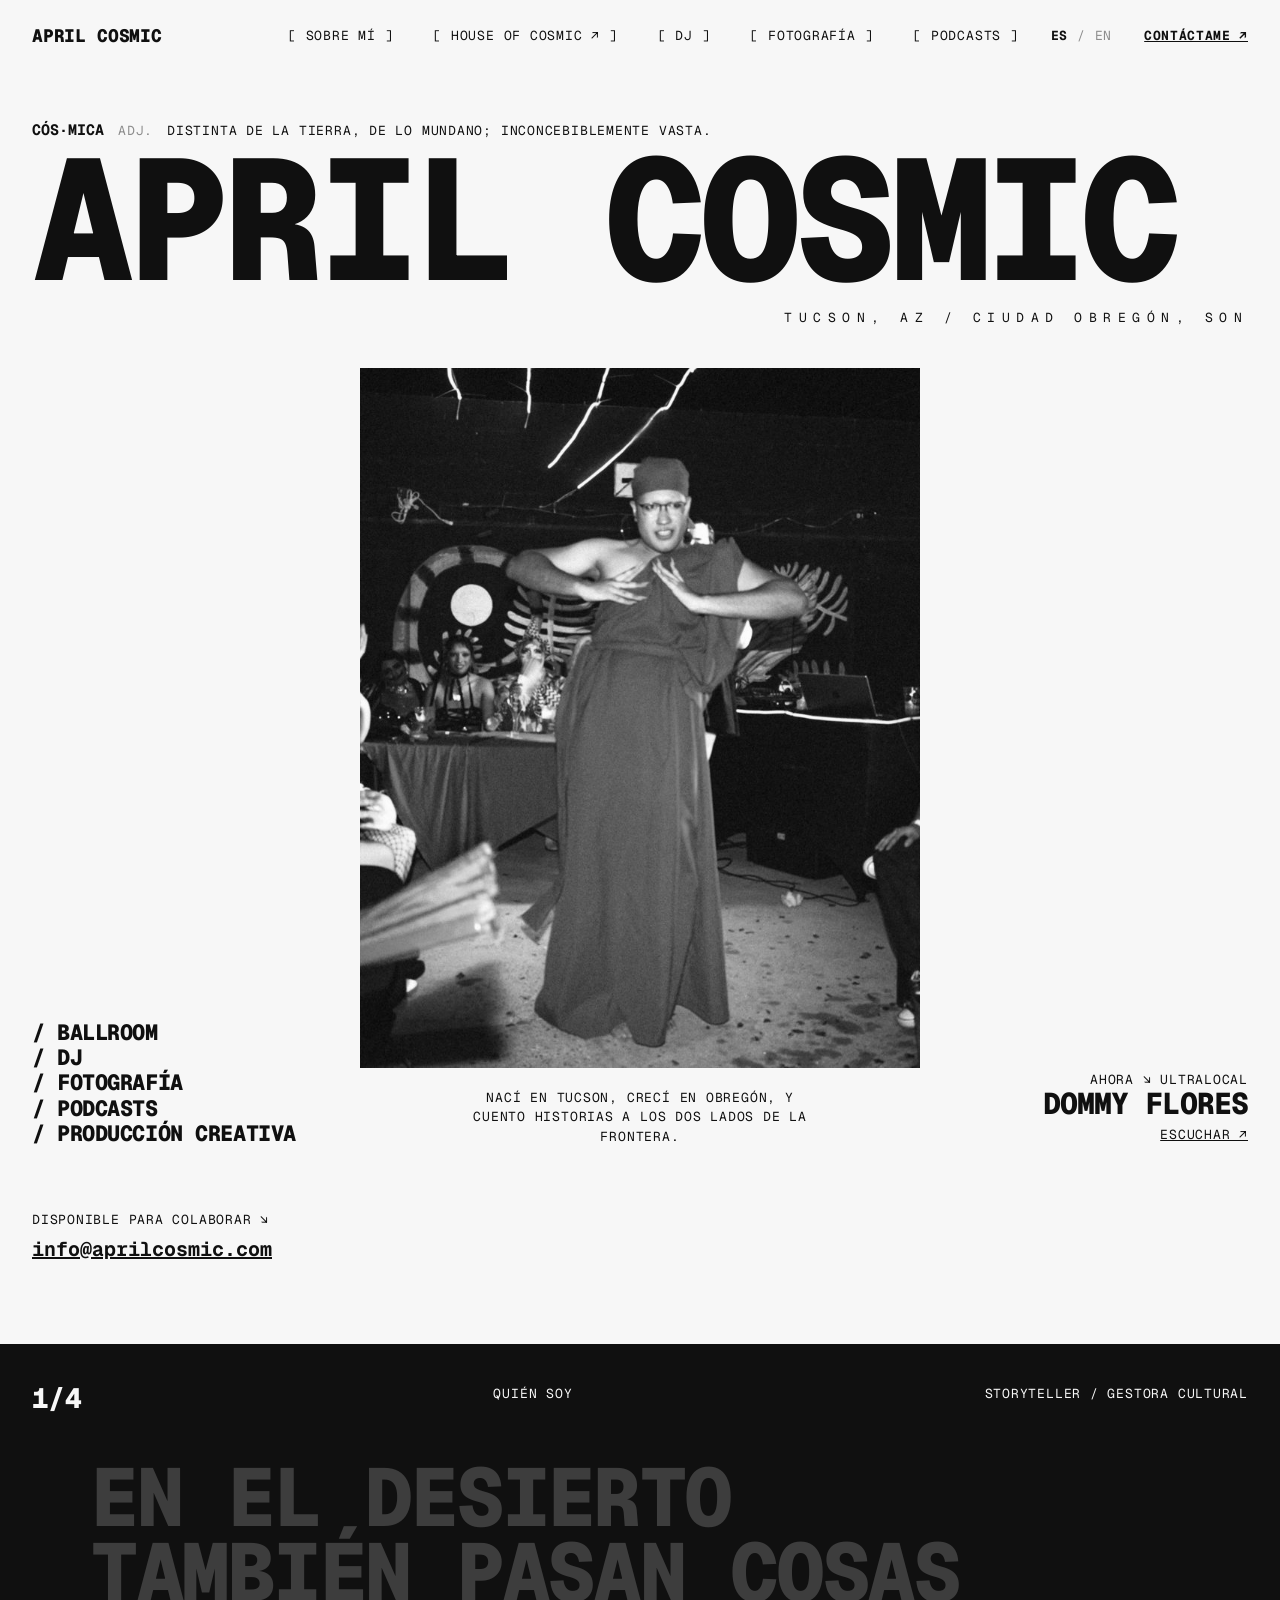
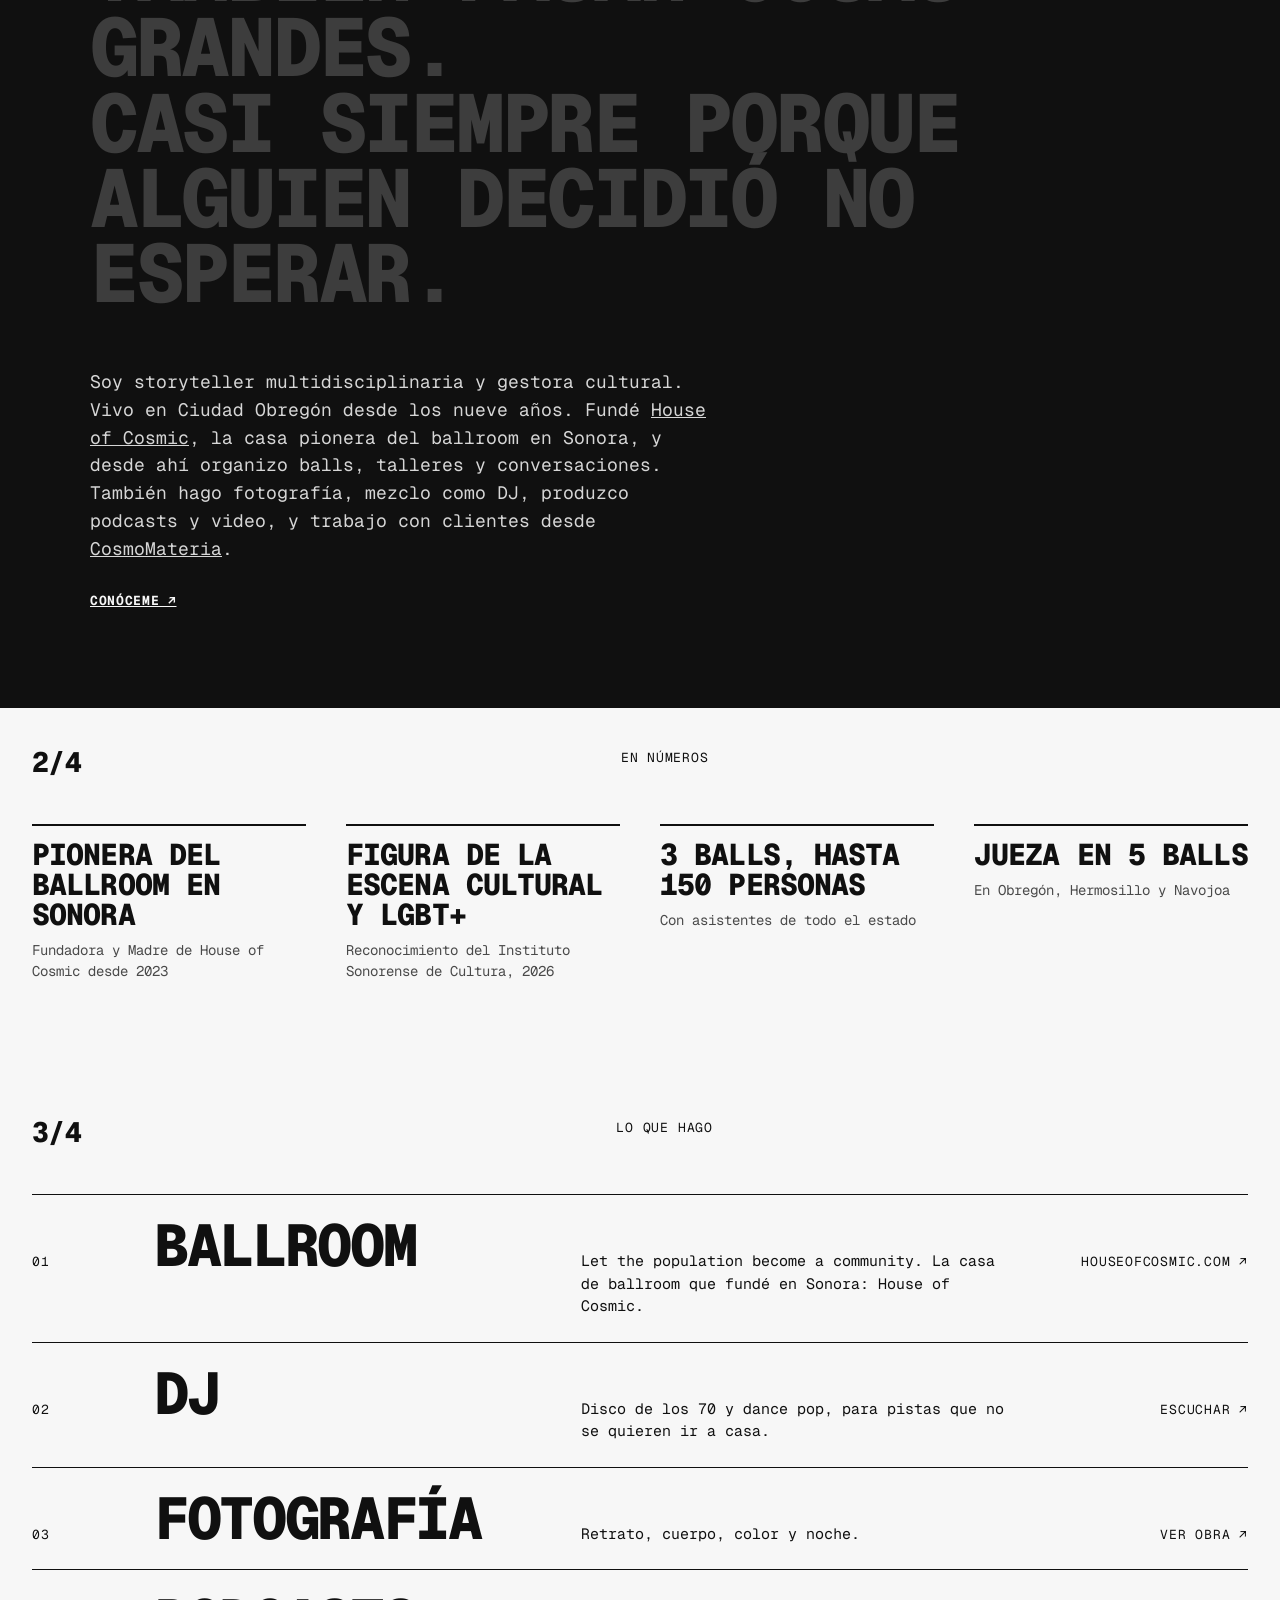
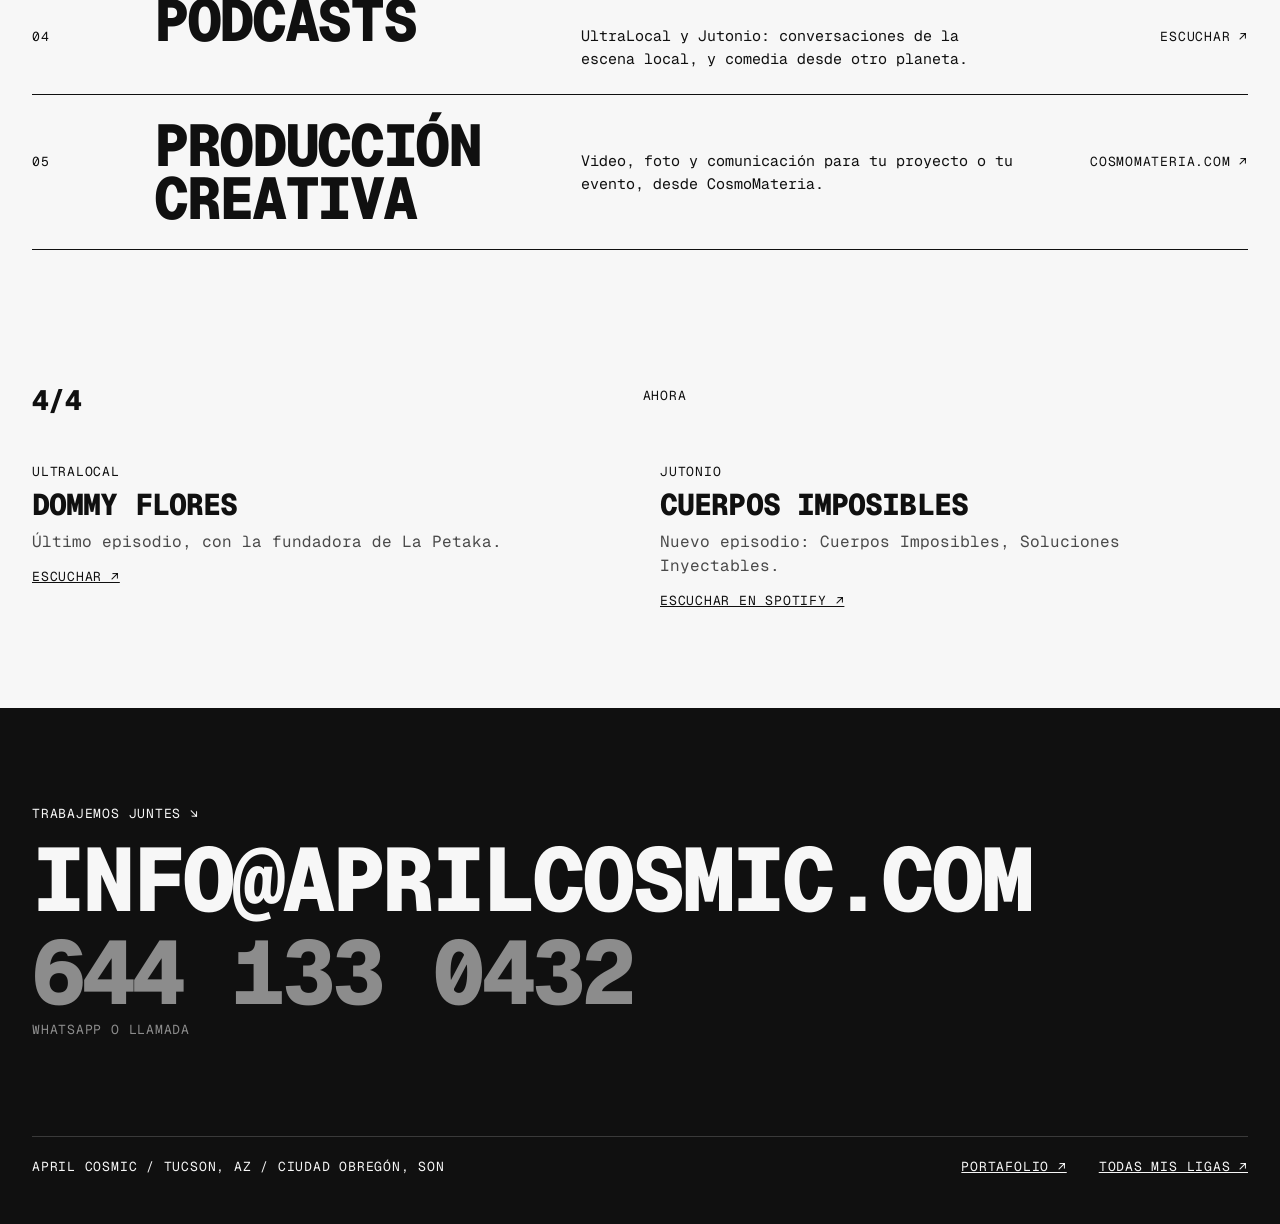
==== index.html @ d6d0b118 "Cambios 1" ====
<!doctype html>
<html lang="es">
<head>
<meta charset="utf-8">
<meta name="viewport" content="width=device-width, initial-scale=1">
<title>April Cosmic</title>
<meta name="description" content="Storyteller multidisciplinaria y gestora cultural entre Tucson y Ciudad Obregón. Ballroom, DJ, fotografía, podcasts y producción creativa.">
<link rel="canonical" href="https://aprilcosmic.com/">
<link rel="alternate" hreflang="es" href="https://aprilcosmic.com/">
<link rel="alternate" hreflang="en" href="https://aprilcosmic.com/en/">
<link rel="alternate" hreflang="x-default" href="https://aprilcosmic.com/">
<meta property="og:title" content="April Cosmic">
<meta property="og:description" content="Storyteller multidisciplinaria y gestora cultural entre Tucson y Ciudad Obregón. Ballroom, DJ, fotografía, podcasts y producción creativa.">
<meta property="og:image" content="https://aprilcosmic.com/assets/img/retrato.jpg">
<meta property="og:locale" content="es_MX">
<meta name="theme-color" content="#F7F7F7">
<link rel="icon" href="/assets/icon/favicon.svg" type="image/svg+xml">
<link rel="icon" href="/assets/icon/favicon-32.png" sizes="32x32" type="image/png">
<link rel="apple-touch-icon" href="/assets/icon/apple-touch-icon.png">
<link rel="preload" href="assets/fonts/GeistMono-Variable.woff2" as="font" type="font/woff2" crossorigin>
<link rel="stylesheet" href="assets/css/style.css">
</head>
<body data-base="">
<header class="cabecera">
<div class="barra">
<a class="logo" href="index.html">April Cosmic</a>
<nav class="menu mini" aria-label="Principal">
<a href="sobre-mi.html">[ Sobre mí ]</a>
<a href="https://houseofcosmic.com" target="_blank" rel="noopener">[ House of Cosmic ↗ ]</a>
<a href="dj.html">[ DJ ]</a>
<a href="fotografia.html">[ Fotografía ]</a>
<a href="podcasts.html">[ Podcasts ]</a>
</nav>
<a class="idioma mini" href="en/index.html" hreflang="en" lang="en" data-idioma="en" aria-label="View in English"><span class="actual">ES</span> / EN</a>
<a class="liga" href="contacto.html">Contáctame ↗</a>
</div>
</header>
<main>

<section class="portada">
<div class="definicion revelar"><b>Cós·mica</b><span class="mini gris">adj.</span><span class="mini">Distinta de la tierra, de lo mundano; inconcebiblemente vasta.</span></div>
<h1 class="gigante"><span class="linea-mascara"><span>April Cosmic</span></span></h1>
<p class="espaciado ubicacion revelar" data-retraso="2">Tucson, AZ / Ciudad Obregón, SON</p>
<div class="hero-grid">
<div class="lista-oficios revelar" data-retraso="1">
<p>/ Ballroom</p><p>/ DJ</p><p>/ Fotografía</p><p>/ Podcasts</p><p>/ Producción creativa</p>
</div>
<div>
<div class="foto vertical cortina"><img src="assets/img/retrato.jpg" alt="April Cosmic en un ball de House of Cosmic, con vestido rojo, frente al público y los jueces" width="1400" height="934"></div>
<p class="mini pie-foto revelar">Nací en Tucson, crecí en Obregón, y cuento historias a los dos lados de la frontera.</p>
</div>
<div class="ahora-hero revelar" data-retraso="2" id="ahora-destacado"></div>
</div>
<div class="colabora revelar">
<p class="mini" style="margin-bottom:4px">Disponible para colaborar ↘</p>
<a href="mailto:info@aprilcosmic.com">info@aprilcosmic.com</a>
</div>
</section>

<section class="seccion oscura">
<div class="contador mini revelar"><span class="num">1/4</span><span>Quién soy</span><span>Storyteller / Gestora cultural</span></div>
<div class="manifiesto">
<p class="grande" data-encender>En el desierto<br><span data-tenue>también pasan cosas grandes.</span><br>Casi siempre porque alguien decidió no esperar.</p>
<p class="intro-texto revelar">Soy storyteller multidisciplinaria y gestora cultural. Vivo en Ciudad Obregón desde los nueve años. Fundé <a href="https://houseofcosmic.com" target="_blank" rel="noopener">House of Cosmic</a>, la casa pionera del ballroom en Sonora, y desde ahí organizo balls, talleres y conversaciones. También hago fotografía, mezclo como DJ, produzco podcasts y video, y trabajo con clientes desde <a href="https://cosmomateria.com" target="_blank" rel="noopener">CosmoMateria</a>.</p>
<a class="liga revelar" style="display:inline-block;margin-top:28px" href="sobre-mi.html">Conóceme ↗</a>
</div>
</section>

<section class="seccion">
<div class="contador mini revelar"><span class="num">2/4</span><span>En números</span><span></span></div>
<div class="cuadricula">
<div class="cifra revelar"><p class="dato">Pionera del ballroom en Sonora</p><p class="gris-texto">Fundadora y Madre de House of Cosmic desde 2023</p></div>
<div class="cifra revelar" data-retraso="1"><p class="dato">Figura de la escena cultural y LGBT+</p><p class="gris-texto">Reconocimiento del Instituto Sonorense de Cultura, 2026</p></div>
<div class="cifra revelar" data-retraso="2"><p class="dato">3 balls, hasta 150 personas</p><p class="gris-texto">Con asistentes de todo el estado</p></div>
<div class="cifra revelar" data-retraso="3"><p class="dato">Jueza en 5 balls</p><p class="gris-texto">En Obregón, Hermosillo y Navojoa</p></div>
</div>
</section>

<section class="seccion">
<div class="contador mini revelar"><span class="num">3/4</span><span>Lo que hago</span><span></span></div>
<div>
<a class="fila revelar" href="https://houseofcosmic.com" target="_blank" rel="noopener"><span class="mini">01</span><p class="titulo-fila">Ballroom</p><p>Let the population become a community. La casa de ballroom que fundé en Sonora: House of Cosmic.</p><span class="ir mini">houseofcosmic.com ↗</span></a>
<a class="fila revelar" href="dj.html"><span class="mini">02</span><p class="titulo-fila">DJ</p><p>Disco de los 70 y dance pop, para pistas que no se quieren ir a casa.</p><span class="ir mini">Escuchar ↗</span></a>
<a class="fila revelar" href="fotografia.html"><span class="mini">03</span><p class="titulo-fila">Fotografía</p><p>Retrato, cuerpo, color y noche.</p><span class="ir mini">Ver obra ↗</span></a>
<a class="fila revelar" href="podcasts.html"><span class="mini">04</span><p class="titulo-fila">Podcasts</p><p>UltraLocal y Jutonio: conversaciones de la escena local, y comedia desde otro planeta.</p><span class="ir mini">Escuchar ↗</span></a>
<a class="fila revelar" href="https://cosmomateria.com" target="_blank" rel="noopener"><span class="mini">05</span><p class="titulo-fila">Producción creativa</p><p>Video, foto y comunicación para tu proyecto o tu evento, desde CosmoMateria.</p><span class="ir mini">cosmomateria.com ↗</span></a>
</div>
</section>

<section class="seccion">
<div class="contador mini revelar"><span class="num">4/4</span><span>Ahora</span><span></span></div>
<div class="cuadricula" id="ahora-lista"></div>
</section>

<section class="seccion oscura cierre">
<p class="mini revelar" style="margin-bottom:16px">Trabajemos juntes ↘</p>
<div data-lineas><a class="enorme-liga mayus" href="mailto:info@aprilcosmic.com"><span class="linea-mascara"><span>info@aprilcosmic.com</span></span></a></div>
<div data-lineas><a class="enorme-liga gris" style="margin-top:12px" href="https://wa.me/526441330432" target="_blank" rel="noopener"><span class="linea-mascara"><span>644 133 0432</span></span></a></div>
<p class="mini gris revelar" style="margin-top:8px">WhatsApp o llamada</p>
<div class="pie mini">
<span>April Cosmic / Tucson, AZ / Ciudad Obregón, SON</span>
<a class="mini" href="https://www.behance.net/gallery/130241717/April-Cosmic-Portafolio" target="_blank" rel="noopener">Portafolio ↗</a>
<a class="mini" href="https://linktr.ee/aprilcosmic" target="_blank" rel="noopener">Todas mis ligas ↗</a>
</div>
</section>
</main>
<script src="assets/js/ahora.js"></script>
<script src="assets/js/main.js" defer></script>
</body>
</html>
---- assets/css/style.css ----
/* ==========================================================
   AprilCosmic.com
   Tipografía: Geist Mono (Vercel, licencia SIL OFL 1.1)
   ========================================================== */

@font-face { font-family: "Geist Mono"; src: url("../fonts/GeistMono-Variable.woff2") format("woff2"); font-weight: 100 900; font-style: normal; font-display: swap; }

:root {
  --claro: #F7F7F7;
  --tinta: #101010;
  --gris: #8C8C8C;
  --gris-texto: #4A4A4A;
  --gris-claro: #B5B5B5;
  --linea-oscura: #3A3A3A;
  --linea-clara: #D0D0D0;
  --pad: 32px;
  --ease: cubic-bezier(.2, .7, .1, 1);
}

* { box-sizing: border-box; }
html { -webkit-text-size-adjust: 100%; }
body {
  margin: 0;
  background: var(--claro);
  color: var(--tinta);
  font-family: "Geist Mono", ui-monospace, Menlo, monospace;
  font-size: 16px;
  line-height: 1.5;
  -webkit-font-smoothing: antialiased;
}
body.oscuro { background: var(--tinta); color: var(--claro); }
img { max-width: 100%; display: block; }
a { color: inherit; }
a:hover { color: var(--gris); }
p { margin: 0; }
:focus-visible { outline: 2px solid currentColor; outline-offset: 4px; }

/* ---------- utilidades de texto ---------- */
.mini { font-size: 13px; text-transform: uppercase; letter-spacing: .06em; }
.espaciado { font-size: 13px; text-transform: uppercase; letter-spacing: .5em; }
.liga { font-size: 13px; font-weight: 700; text-transform: uppercase; letter-spacing: .05em; }
.gris { color: var(--gris); }
.gris-texto { color: var(--gris-texto); }
.oscura .gris-texto, .oscura .suave { color: var(--gris-claro); }
.mayus { text-transform: uppercase; }

.gigante {
  font-weight: 800;
  font-size: clamp(64px, 13.4vw, 210px);
  line-height: .82;
  letter-spacing: -.045em;
  text-transform: uppercase;
  margin: 0;
}
.grande {
  font-weight: 800;
  font-size: clamp(40px, 6.4vw, 96px);
  line-height: .92;
  letter-spacing: -.04em;
  text-transform: uppercase;
}
.media {
  font-weight: 800;
  font-size: clamp(26px, 3.2vw, 46px);
  line-height: .98;
  letter-spacing: -.035em;
  text-transform: uppercase;
}
.titulo-fila {
  font-weight: 800;
  font-size: clamp(36px, 4.6vw, 64px);
  line-height: .9;
  letter-spacing: -.04em;
  text-transform: uppercase;
}
.dato {
  font-weight: 800;
  font-size: 30px;
  line-height: 1;
  letter-spacing: -.03em;
  text-transform: uppercase;
}

/* ---------- encabezado ---------- */
.cabecera {
  position: sticky; top: 0; z-index: 20;
  background: rgba(247, 247, 247, .9);
  backdrop-filter: blur(8px);
  -webkit-backdrop-filter: blur(8px);
  transition: transform .45s var(--ease);
}
body.oscuro .cabecera { background: rgba(16, 16, 16, .9); }
.cabecera.oculta { transform: translateY(-100%); }
.cabecera .barra {
  padding: 22px var(--pad);
  display: flex; flex-wrap: wrap; align-items: center; gap: 12px 32px;
}
.logo { font-weight: 800; font-size: 18px; text-transform: uppercase; letter-spacing: -.01em; text-decoration: none; margin-right: auto; }
.menu { display: flex; flex-wrap: wrap; gap: 8px 40px; }
.menu a { text-decoration: none; position: relative; }
.menu a::after {
  content: ""; position: absolute; left: 0; right: 0; bottom: -4px; height: 1px;
  background: currentColor; transform: scaleX(0); transform-origin: right;
  transition: transform .4s var(--ease);
}
.menu a:hover::after, .menu a[aria-current="page"]::after { transform: scaleX(1); transform-origin: left; }
.menu a[aria-current="page"] { font-weight: 700; }
.idioma { text-decoration: none; white-space: nowrap; }
.idioma, .idioma:visited { color: var(--gris); }
.idioma .actual { color: var(--tinta); font-weight: 700; }
.oscuro .idioma .actual { color: var(--claro); }
.idioma:hover { color: var(--tinta); }
.oscuro .idioma:hover { color: var(--claro); }
@media (max-width: 900px) { .menu { order: 3; width: 100%; gap: 8px 22px; } }

/* ---------- secciones ---------- */
.seccion { padding: 40px var(--pad) 96px; }
.seccion.oscura { background: var(--tinta); color: var(--claro); }
.seccion.oscura a:hover { color: var(--gris); }
.portada { padding: 48px var(--pad) 80px; }
.contador {
  display: flex; justify-content: space-between; gap: 16px;
  margin: 0 0 48px;
}
.contador .num { font-weight: 800; font-size: 28px; letter-spacing: -.02em; line-height: 1; }

/* ---------- inicio ---------- */
.definicion { display: flex; flex-wrap: wrap; align-items: baseline; gap: 6px 14px; margin: 0 0 8px; }
.definicion b { font-weight: 700; font-size: 15px; text-transform: uppercase; }
.ubicacion { text-align: right; margin: 18px 0 40px; }
.hero-grid { display: grid; grid-template-columns: 1fr minmax(0, 560px) 1fr; gap: 24px; align-items: end; }
.lista-oficios p { font-weight: 800; font-size: 22px; line-height: 1.15; text-transform: uppercase; letter-spacing: -.02em; }
.foto {
  position: relative; overflow: hidden; background: #E4E4E4;
}
.foto img {
  width: 100%; height: 100%; object-fit: cover; object-position: 50% 35%;
  filter: grayscale(1);
  transition: filter .8s var(--ease), transform 1.2s var(--ease);
}
.foto:hover img { filter: grayscale(0); transform: scale(1.03); }
.foto.vertical { aspect-ratio: 4 / 5; }
.pie-foto { text-align: center; max-width: 44ch; margin: 20px auto 0; }
.ahora-hero { text-align: right; }
.colabora { margin-top: 64px; }
.colabora a { font-weight: 700; font-size: 20px; }
@media (max-width: 900px) {
  .hero-grid { grid-template-columns: minmax(0, 1fr); }
  .ahora-hero { text-align: left; }
  .ubicacion { text-align: left; letter-spacing: .25em; }
}

.manifiesto { max-width: 1100px; margin: 0 auto; }
.manifiesto .palabra { color: #3D3D3D; transition: color .5s var(--ease); }
.manifiesto .palabra.encendida { color: var(--claro); }
.manifiesto .palabra.encendida.tenue { color: var(--gris); }
.intro-texto { font-size: 18px; line-height: 1.55; max-width: 56ch; margin: 56px 0 0; color: #D6D6D6; }

.cuadricula { display: grid; grid-template-columns: repeat(auto-fit, minmax(240px, 1fr)); gap: 48px 40px; }
.cifra { border-top: 2px solid currentColor; padding-top: 14px; }
.cifra .dato { margin: 0 0 10px; }
.cifra p:last-child { font-size: 14px; }

.fila {
  display: grid; grid-template-columns: 90px minmax(0, 1fr) minmax(0, 1.1fr) 200px;
  gap: 8px 32px; align-items: baseline;
  padding: 24px 0; border-top: 1px solid var(--tinta);
  text-decoration: none;
  position: relative;
}
.fila:last-child { border-bottom: 1px solid var(--tinta); }
.fila .titulo-fila { transition: transform .5s var(--ease); }
.fila:hover .titulo-fila { transform: translateX(16px); }
.fila .ir { justify-self: end; }
.fila p:not(.titulo-fila) { font-size: 15px; }
@media (max-width: 900px) {
  .fila { grid-template-columns: minmax(0, 1fr); }
  .fila .ir { justify-self: start; }
}

.cierre { padding: 96px var(--pad) 48px; }
.enorme-liga {
  display: block; font-weight: 800;
  font-size: clamp(34px, 7vw, 110px); line-height: .9; letter-spacing: -.045em;
  text-decoration: none; word-break: break-word;
}
.enorme-liga.mayus { text-transform: uppercase; }
.pie {
  display: flex; flex-wrap: wrap; gap: 12px 32px;
  border-top: 1px solid var(--linea-oscura); padding-top: 20px; margin-top: 96px;
}
.pie span { margin-right: auto; }

/* ---------- sobre mí ---------- */
.dos { display: grid; grid-template-columns: minmax(0, 5fr) minmax(0, 7fr); gap: 56px; align-items: start; }
.fija { position: sticky; top: 96px; }
.ensayo { font-size: 19px; line-height: 1.6; }
.ensayo p { max-width: 60ch; margin: 0 0 1em; }
.ensayo .media { margin: 0 0 40px; max-width: none; }
.entrada { display: grid; grid-template-columns: 110px minmax(0, 1fr); gap: 6px 32px; padding: 28px 0; border-top: 1px solid var(--tinta); }
.entrada:last-child { border-bottom: 1px solid var(--tinta); }
.entrada .anio { font-weight: 800; font-size: 28px; line-height: 1; letter-spacing: -.03em; }
.entrada .proyecto { font-weight: 800; font-size: clamp(32px, 4vw, 56px); line-height: .9; letter-spacing: -.04em; text-transform: uppercase; margin: 0 0 10px; }
.entrada .rol { margin: 0 0 12px; }
.entrada p:last-child { max-width: 64ch; }
@media (max-width: 900px) {
  .dos, .entrada { grid-template-columns: minmax(0, 1fr); }
  .fija { position: static; }
}

.tabla { overflow-x: auto; }
table { width: 100%; border-collapse: collapse; font-size: 15px; min-width: 560px; }
th { text-align: left; font-weight: 500; font-size: 12px; text-transform: uppercase; letter-spacing: .06em; padding: 10px 16px 10px 0; border-bottom: 1px solid currentColor; }
td { padding: 16px 16px 16px 0; border-bottom: 1px solid var(--linea-clara); vertical-align: top; }
td:first-child { font-weight: 700; text-transform: uppercase; }
th:last-child, td:last-child { text-align: right; padding-right: 0; white-space: nowrap; }
td.pendiente { color: var(--gris); }

.prensa { font-weight: 800; font-size: clamp(24px, 2.8vw, 38px); line-height: 1.08; letter-spacing: -.025em; text-transform: uppercase; max-width: 34ch; margin: 0 0 40px; }

/* ---------- dj ---------- */
.please { font-weight: 800; font-size: clamp(80px, 22vw, 340px); line-height: .8; letter-spacing: -.05em; text-transform: uppercase; margin: 0; }
.estilo { max-width: 22ch; }
.sets { display: grid; grid-template-columns: repeat(auto-fit, minmax(320px, 1fr)); gap: 32px; }
.video { aspect-ratio: 16 / 9; background: var(--tinta); margin-bottom: 16px; position: relative; overflow: hidden; }
.video iframe { position: absolute; inset: 0; width: 100%; height: 100%; border: 0; }
.set-titulo { font-weight: 800; font-size: 40px; line-height: .9; letter-spacing: -.04em; text-transform: uppercase; margin: 0 0 8px; }
.track { display: grid; grid-template-columns: 70px minmax(0, 1fr) minmax(0, .7fr) 140px; gap: 8px 24px; align-items: baseline; padding: 18px 0; border-top: 1px solid var(--linea-oscura); }
.track:last-of-type { border-bottom: 1px solid var(--linea-oscura); }
.track .cancion { font-weight: 800; font-size: clamp(28px, 3.4vw, 48px); line-height: .9; letter-spacing: -.04em; text-transform: uppercase; transition: transform .5s var(--ease); }
.track:first-of-type .cancion { font-size: clamp(40px, 6vw, 88px); line-height: .85; }
.track:hover .cancion { transform: translateX(12px); }
.track .veces { text-align: right; }
@media (max-width: 900px) { .track { grid-template-columns: 44px minmax(0, 1fr); } .track .veces { text-align: left; grid-column: 2; } }

/* ---------- fotografía ---------- */
.galeria-oscura { background: var(--tinta); padding: 10px; }
.galeria { column-count: 4; column-gap: 10px; }
.foto-gal { position: relative; margin: 0 0 10px; break-inside: avoid; background: #1C1C1C; overflow: hidden;
  opacity: 0; transform: translateY(56px); transition: opacity .9s var(--ease) var(--d, 0ms), transform 1.2s var(--ease) var(--d, 0ms); }
.foto-gal::after { content: ""; position: absolute; inset: 0; background: var(--tinta); transform-origin: top; transition: transform 1.1s var(--ease) calc(var(--d, 0ms) + 120ms); }
.foto-gal img { display: block; width: 100%; height: 100%; object-fit: cover; transform: scale(1.18); filter: grayscale(1); transition: transform 1.8s var(--ease) var(--d, 0ms), filter 1.6s ease calc(var(--d, 0ms) + 500ms); }
.foto-gal.visto { opacity: 1; transform: none; }
.foto-gal.visto::after { transform: scaleY(0); }
.foto-gal.visto img { transform: none; filter: none; }
@media (max-width: 1100px) { .galeria { column-count: 3; } }
@media (max-width: 760px) { .galeria { column-count: 2; column-gap: 6px; } .foto-gal { margin-bottom: 6px; } .galeria-oscura { padding: 6px; } }

/* ---------- podcasts ---------- */
.ep { display: grid; grid-template-columns: 60px minmax(0, 1fr); gap: 4px 20px; padding: 16px 0; border-top: 1px solid var(--linea-oscura); }
.ep:last-of-type { border-bottom: 1px solid var(--linea-oscura); }
.ep b { font-weight: 800; font-size: 22px; line-height: 1.05; text-transform: uppercase; letter-spacing: -.02em; display: block; }
.ep span.desc { display: block; margin-top: 4px; color: var(--gris-claro); font-size: 15px; }

.ligas-fila { display: flex; flex-wrap: wrap; gap: 12px 40px; }

/* ==========================================================
   ANIMACIONES
   Todo se apaga si la persona pidió menos movimiento.
   ========================================================== */

/* 1. Titulares: cada línea sube desde detrás de una máscara */
.linea-mascara { display: block; overflow: hidden; padding-bottom: .04em; margin-bottom: -.04em; }
.linea-mascara > span { display: block; transform: translateY(105%); }
.listo .linea-mascara > span,
.visto .linea-mascara > span { transform: none; transition: transform 1.1s var(--ease); }
.linea-mascara:nth-child(2) > span { transition-delay: .08s !important; }
.linea-mascara:nth-child(3) > span { transition-delay: .16s !important; }

/* 2. Bloques que aparecen al entrar en pantalla */
.revelar { opacity: 0; transform: translateY(24px); }
.revelar.visto { opacity: 1; transform: none; transition: opacity .9s var(--ease), transform .9s var(--ease); }
.revelar[data-retraso="1"].visto { transition-delay: .1s; }
.revelar[data-retraso="2"].visto { transition-delay: .2s; }
.revelar[data-retraso="3"].visto { transition-delay: .3s; }

/* 3. Fotos: cortina que se abre de arriba hacia abajo */
.cortina { position: relative; }
.cortina::after {
  content: ""; position: absolute; inset: 0; background: var(--claro);
  transform-origin: bottom; pointer-events: none;
}
.cortina.visto::after { transform: scaleY(0); transition: transform 1.3s var(--ease); }

.fila.revelar, .entrada.revelar, .track.revelar, .ep.revelar { transform: none; }

/* 5. Contadores 1/4 que se cuentan */
.contador .num { font-variant-numeric: tabular-nums; }

/* 6. Transición entre páginas */
body { animation: entrar .6s var(--ease) both; }
body.saliendo { opacity: 0; transition: opacity .35s ease; }
@keyframes entrar { from { opacity: 0; } to { opacity: 1; } }

@media (prefers-reduced-motion: reduce) {
  *, *::before, *::after { animation: none !important; transition: none !important; }
  .linea-mascara > span, .revelar { transform: none !important; opacity: 1 !important; }
  .cortina::after { display: none; }
  .foto-gal, .foto-gal img { opacity: 1 !important; transform: none !important; filter: none !important; }
  .foto-gal::after { display: none; }
  .manifiesto .palabra { color: var(--claro); }
  .manifiesto .palabra.tenue { color: var(--gris); }
}

@media (max-width: 640px) {
  .contador span:last-child { display: none; }
  :root { --pad: 20px; }
}
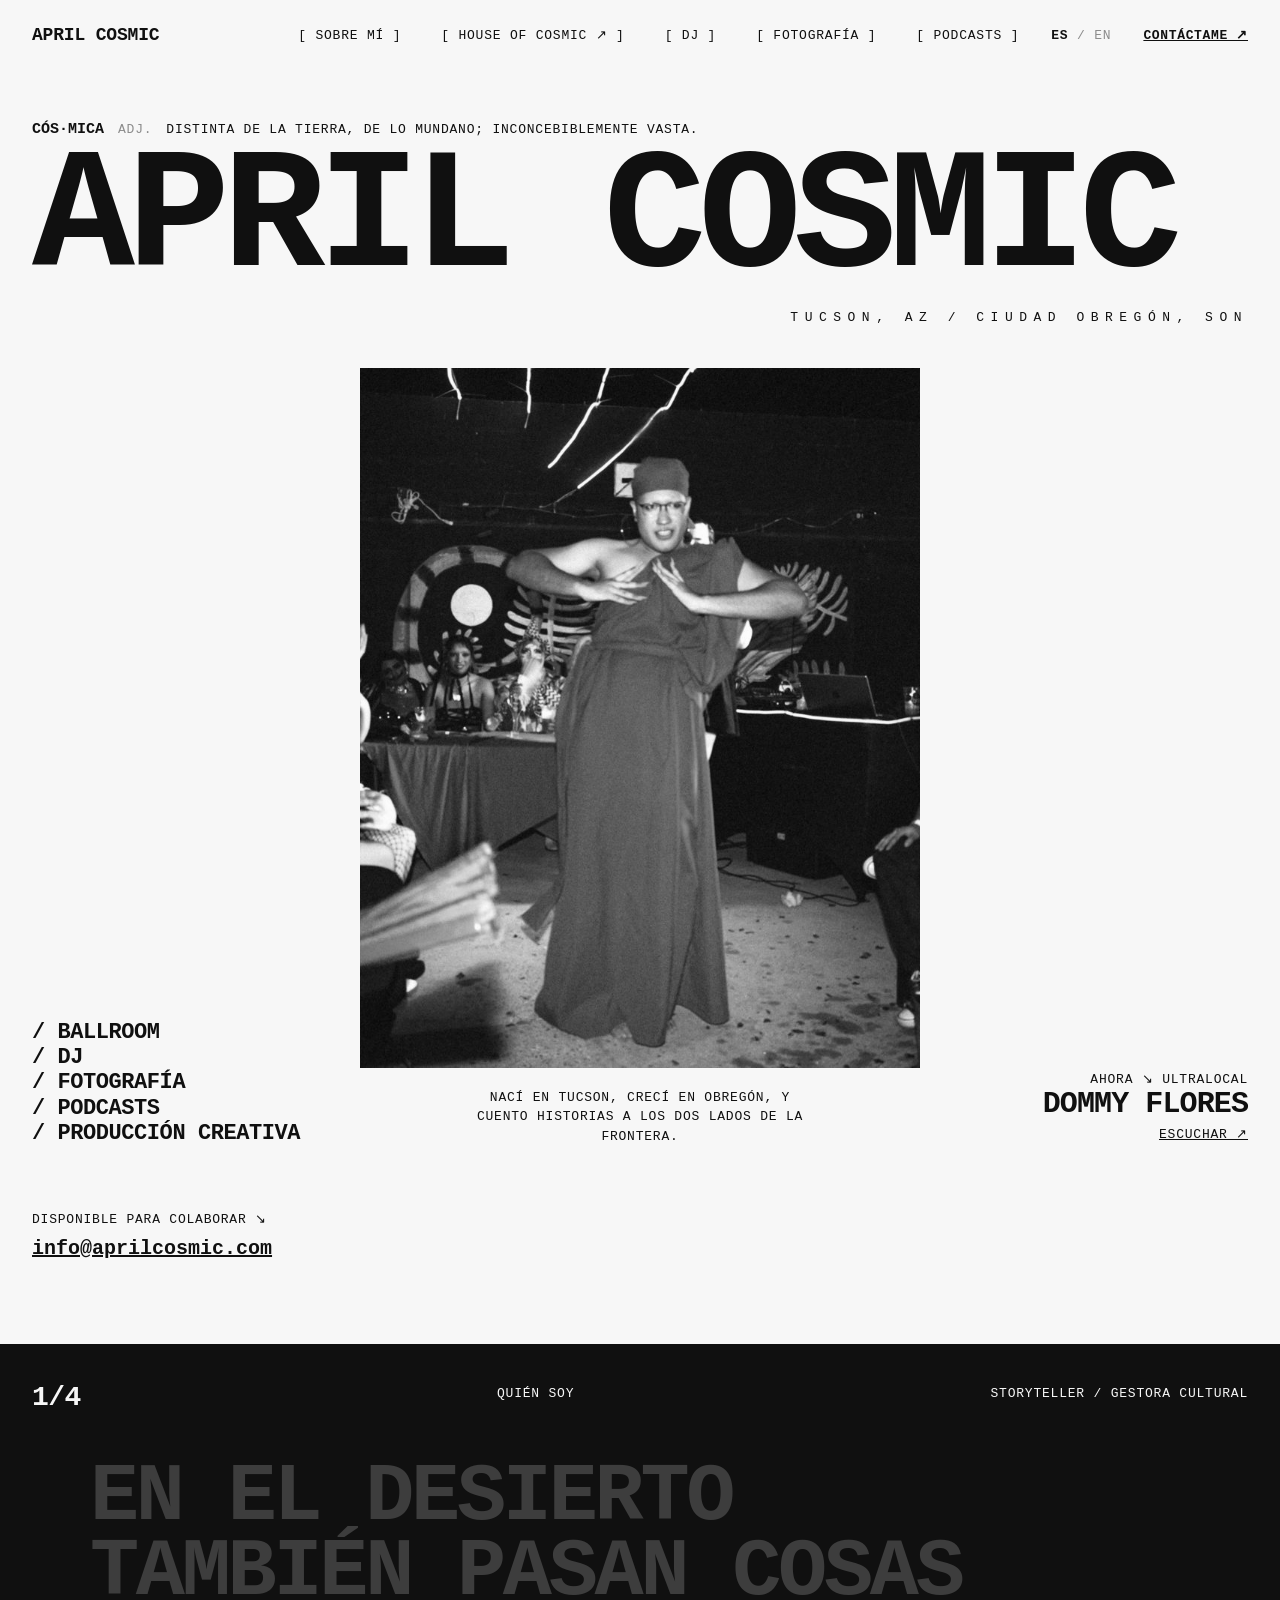
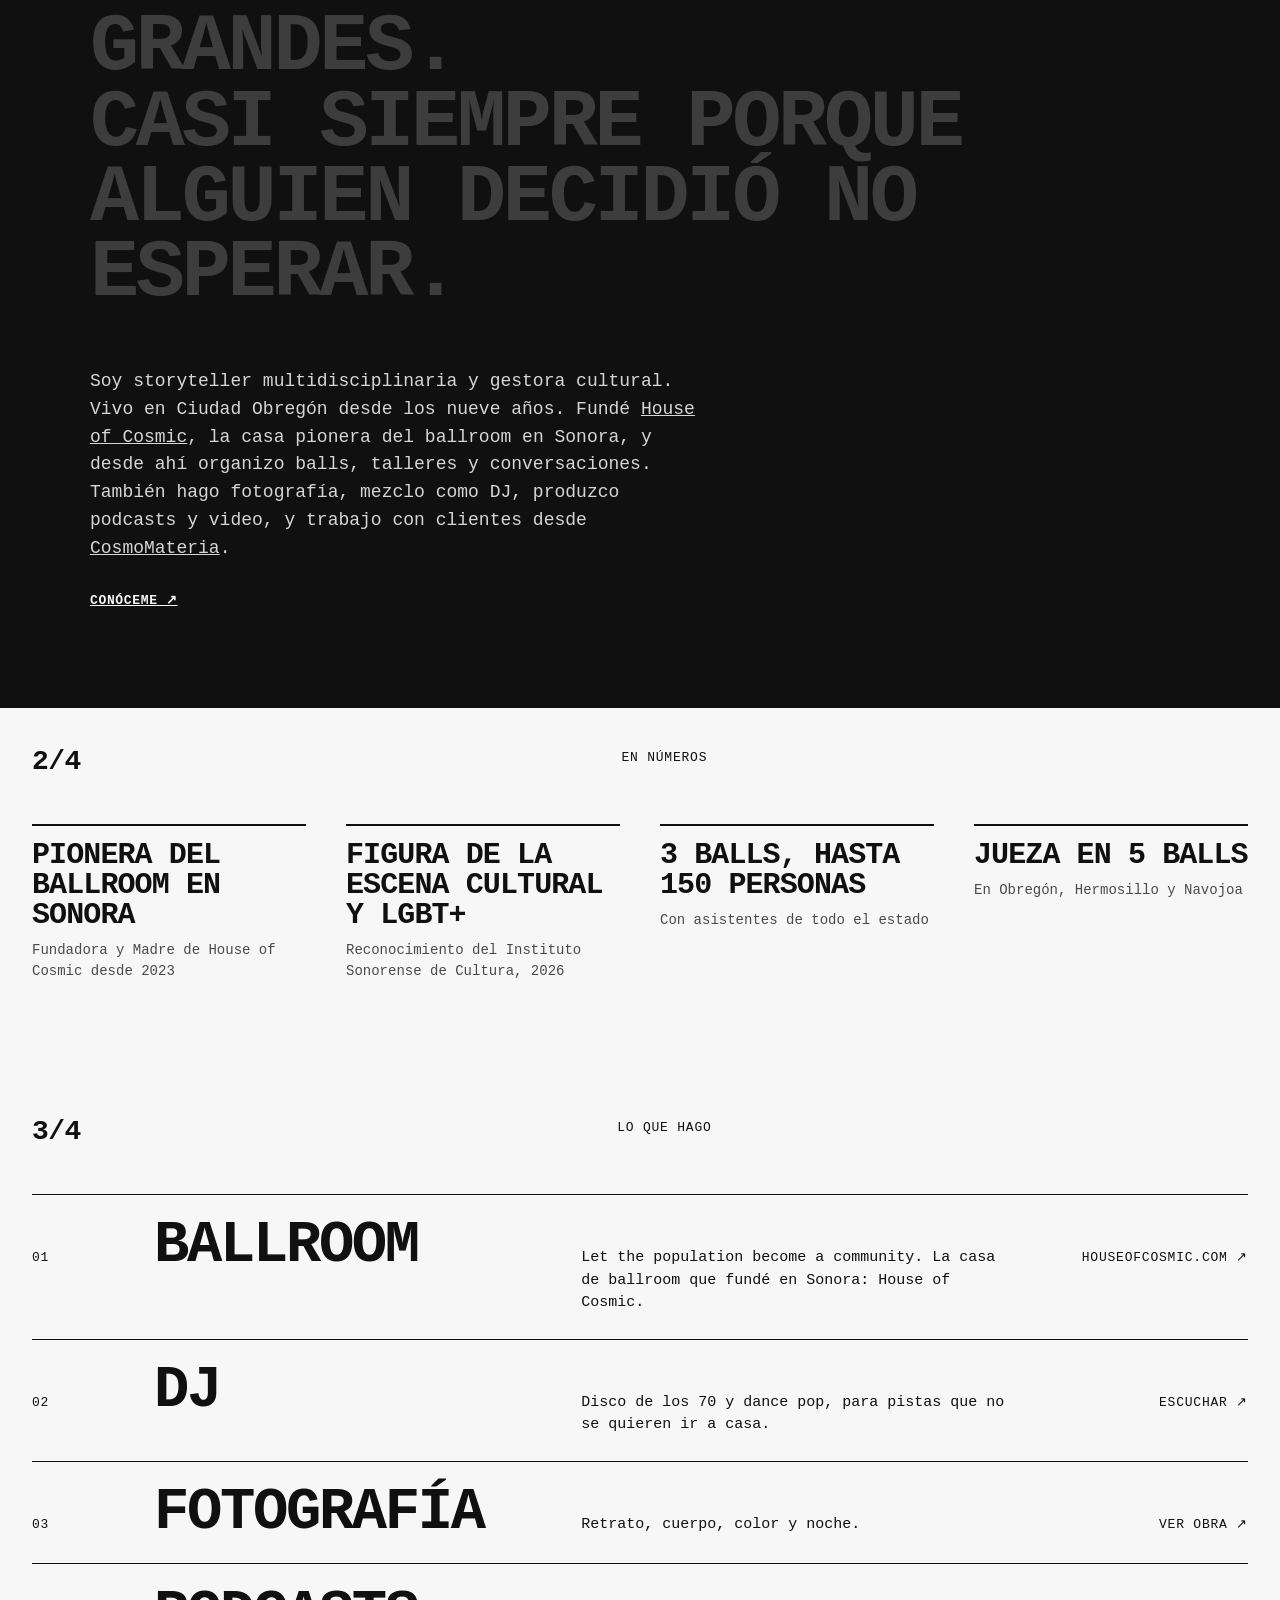
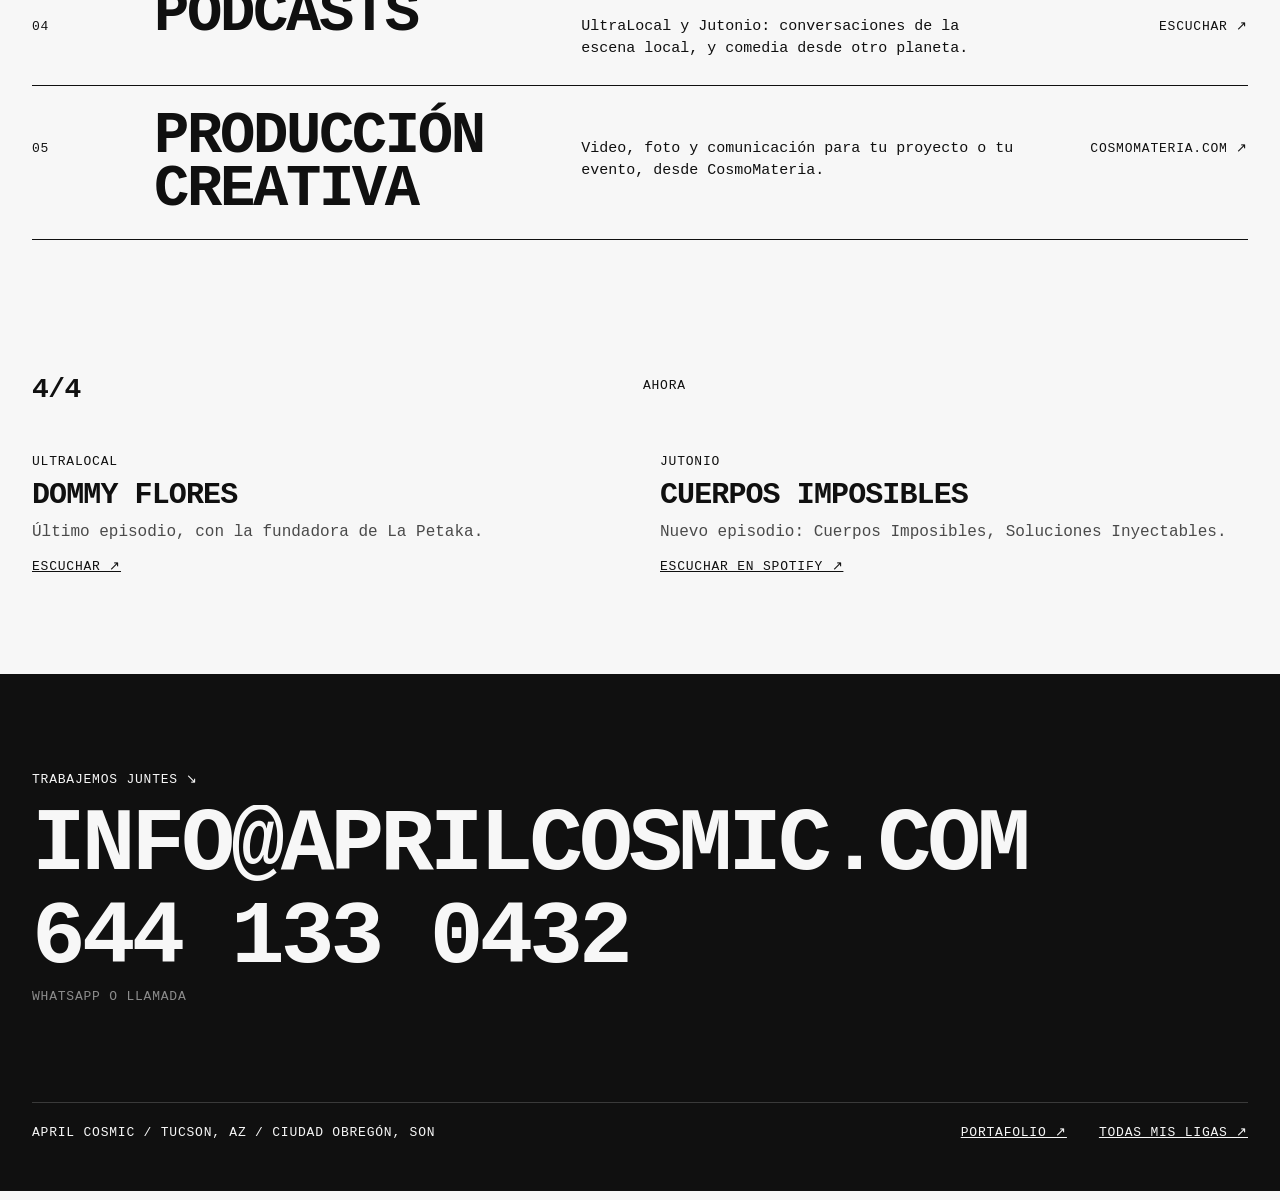
==== commit 504bec8f: "comment" ====
--- a/index.html
+++ b/index.html
@@ -14,10 +14,7 @@
 <meta property="og:image" content="https://aprilcosmic.com/assets/img/retrato.jpg">
 <meta property="og:locale" content="es_MX">
 <meta name="theme-color" content="#F7F7F7">
-<link rel="icon" href="/assets/icon/favicon.svg" type="image/svg+xml">
-<link rel="icon" href="/assets/icon/favicon-32.png" sizes="32x32" type="image/png">
-<link rel="apple-touch-icon" href="/assets/icon/apple-touch-icon.png">
-<link rel="preload" href="assets/fonts/GeistMono-Variable.woff2" as="font" type="font/woff2" crossorigin>
+<link rel="preload" href="assets/fonts/bbmanualmono-original-super.otf" as="font" type="font/otf" crossorigin>
 <link rel="stylesheet" href="assets/css/style.css">
 </head>
 <body data-base="">
@@ -95,7 +92,7 @@
 <section class="seccion oscura cierre">
 <p class="mini revelar" style="margin-bottom:16px">Trabajemos juntes ↘</p>
 <div data-lineas><a class="enorme-liga mayus" href="mailto:info@aprilcosmic.com"><span class="linea-mascara"><span>info@aprilcosmic.com</span></span></a></div>
-<div data-lineas><a class="enorme-liga gris" style="margin-top:12px" href="https://wa.me/526441330432" target="_blank" rel="noopener"><span class="linea-mascara"><span>644 133 0432</span></span></a></div>
+<div data-lineas><a class="enorme-liga" style="margin-top:12px" href="https://wa.me/526441330432" target="_blank" rel="noopener"><span class="linea-mascara"><span>644 133 0432</span></span></a></div>
 <p class="mini gris revelar" style="margin-top:8px">WhatsApp o llamada</p>
 <div class="pie mini">
 <span>April Cosmic / Tucson, AZ / Ciudad Obregón, SON</span>
--- a/assets/css/style.css
+++ b/assets/css/style.css
@@ -1,9 +1,13 @@
 /* ==========================================================
    AprilCosmic.com
-   Tipografía: Geist Mono (Vercel, licencia SIL OFL 1.1)
+   Tipografía: BB Manual Mono Pro Original
+   (revisar licencia web antes de publicar)
    ========================================================== */
 
-@font-face { font-family: "Geist Mono"; src: url("../fonts/GeistMono-Variable.woff2") format("woff2"); font-weight: 100 900; font-style: normal; font-display: swap; }
+@font-face { font-family: "BB Manual Mono"; src: url("../fonts/bbmanualmono-original-regular.otf") format("opentype"); font-weight: 400; font-display: swap; }
+@font-face { font-family: "BB Manual Mono"; src: url("../fonts/bbmanualmono-original-medium.otf") format("opentype"); font-weight: 500; font-display: swap; }
+@font-face { font-family: "BB Manual Mono"; src: url("../fonts/bbmanualmono-original-bold.otf") format("opentype"); font-weight: 700; font-display: swap; }
+@font-face { font-family: "BB Manual Mono"; src: url("../fonts/bbmanualmono-original-super.otf") format("opentype"); font-weight: 800; font-display: swap; }
 
 :root {
   --claro: #F7F7F7;
@@ -23,7 +27,7 @@
   margin: 0;
   background: var(--claro);
   color: var(--tinta);
-  font-family: "Geist Mono", ui-monospace, Menlo, monospace;
+  font-family: "BB Manual Mono", ui-monospace, Menlo, monospace;
   font-size: 16px;
   line-height: 1.5;
   -webkit-font-smoothing: antialiased;
@@ -306,3 +310,8 @@
   .contador span:last-child { display: none; }
   :root { --pad: 20px; }
 }
+
+/* Portadas de podcasts */
+.portada-pod { width: min(300px, 100%); aspect-ratio: 1 / 1; margin: 8px 0 20px; }
+.oscura .cortina::after { background: var(--tinta); }
+.oscura .portada-pod { background: #1C1C1C; }
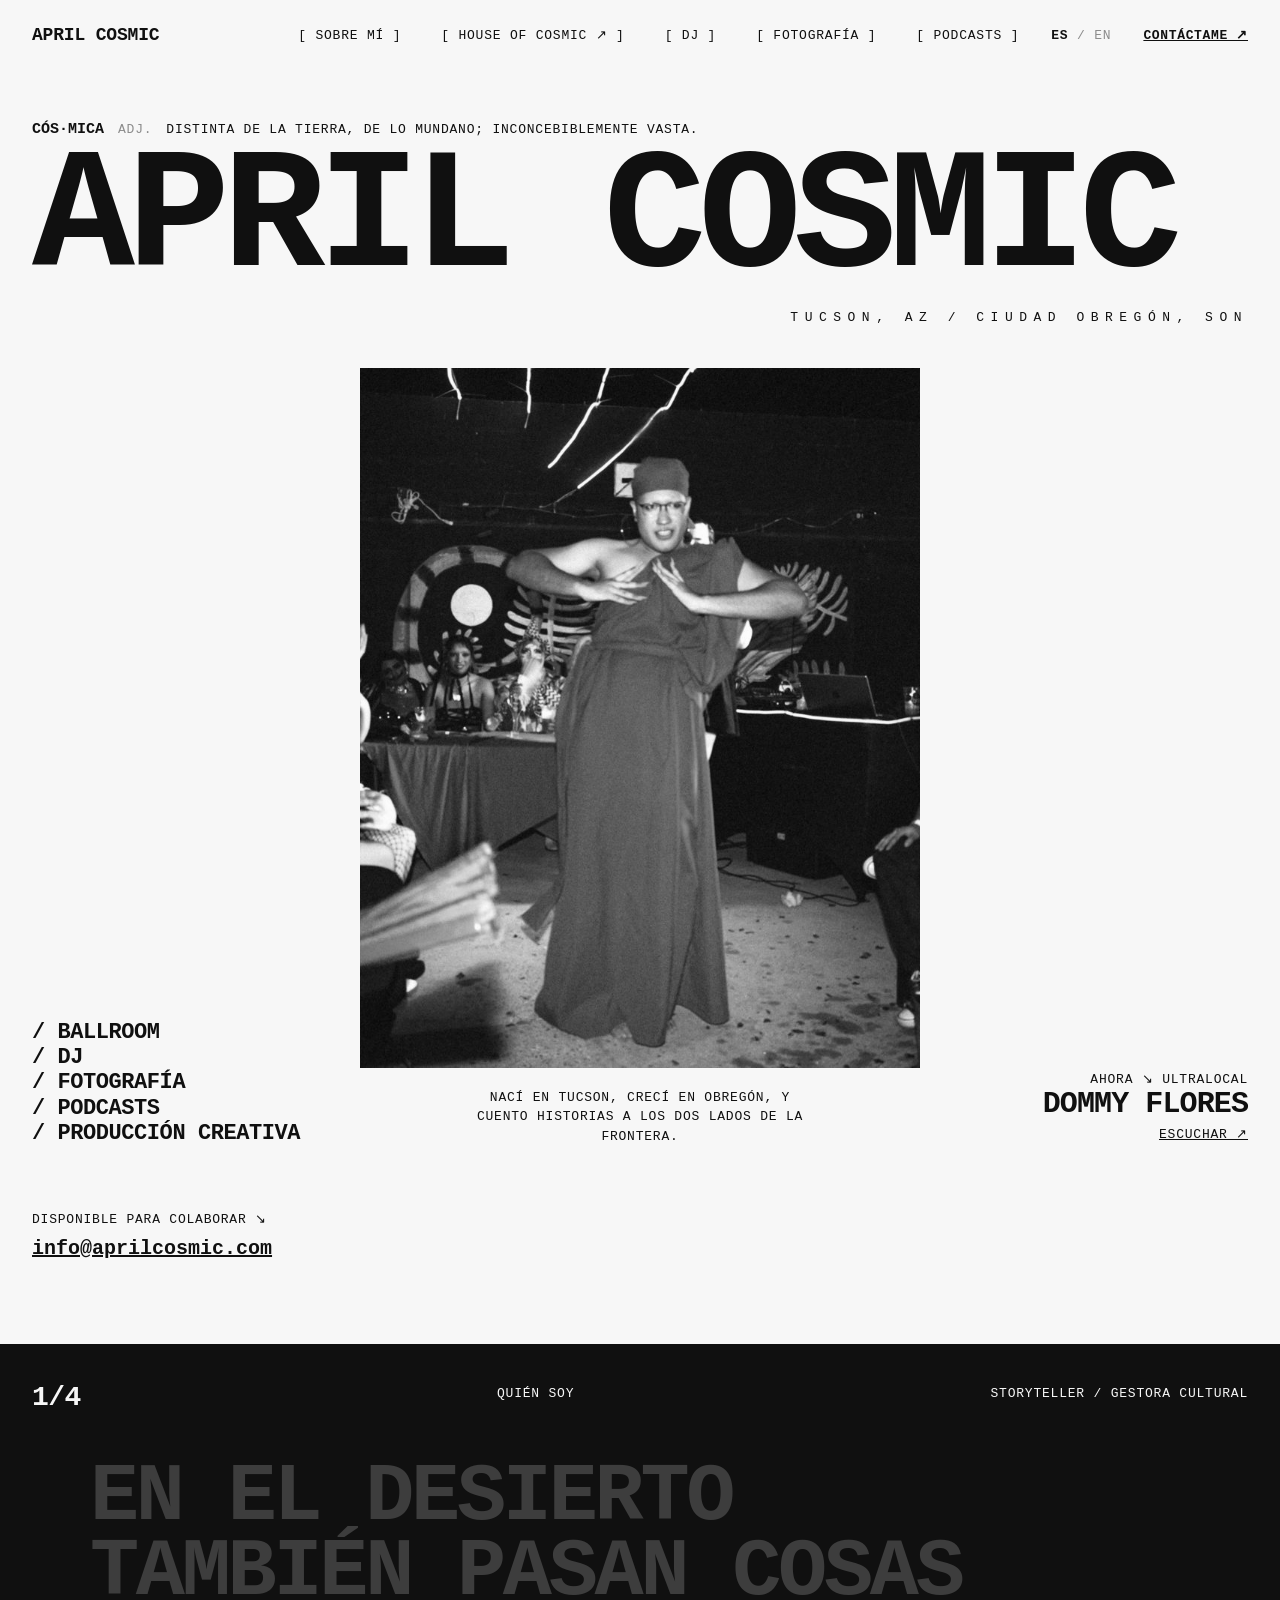
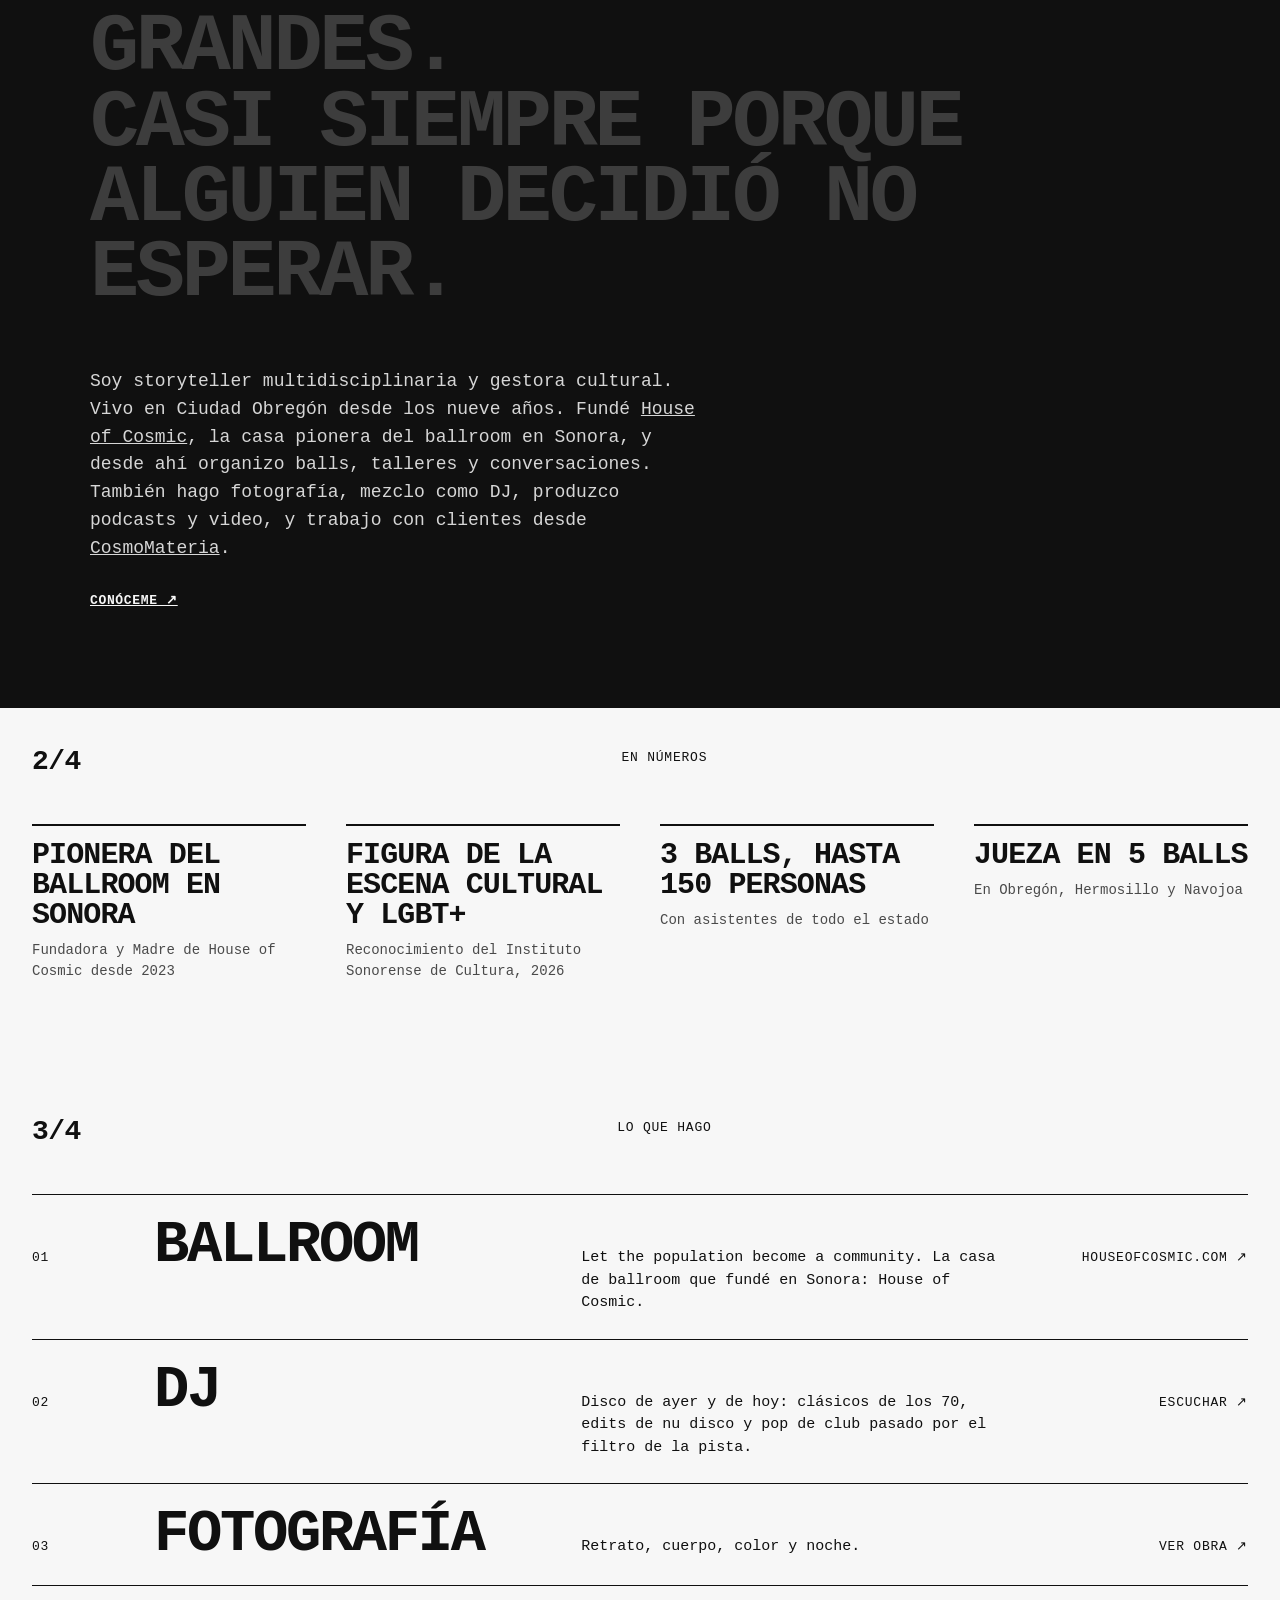
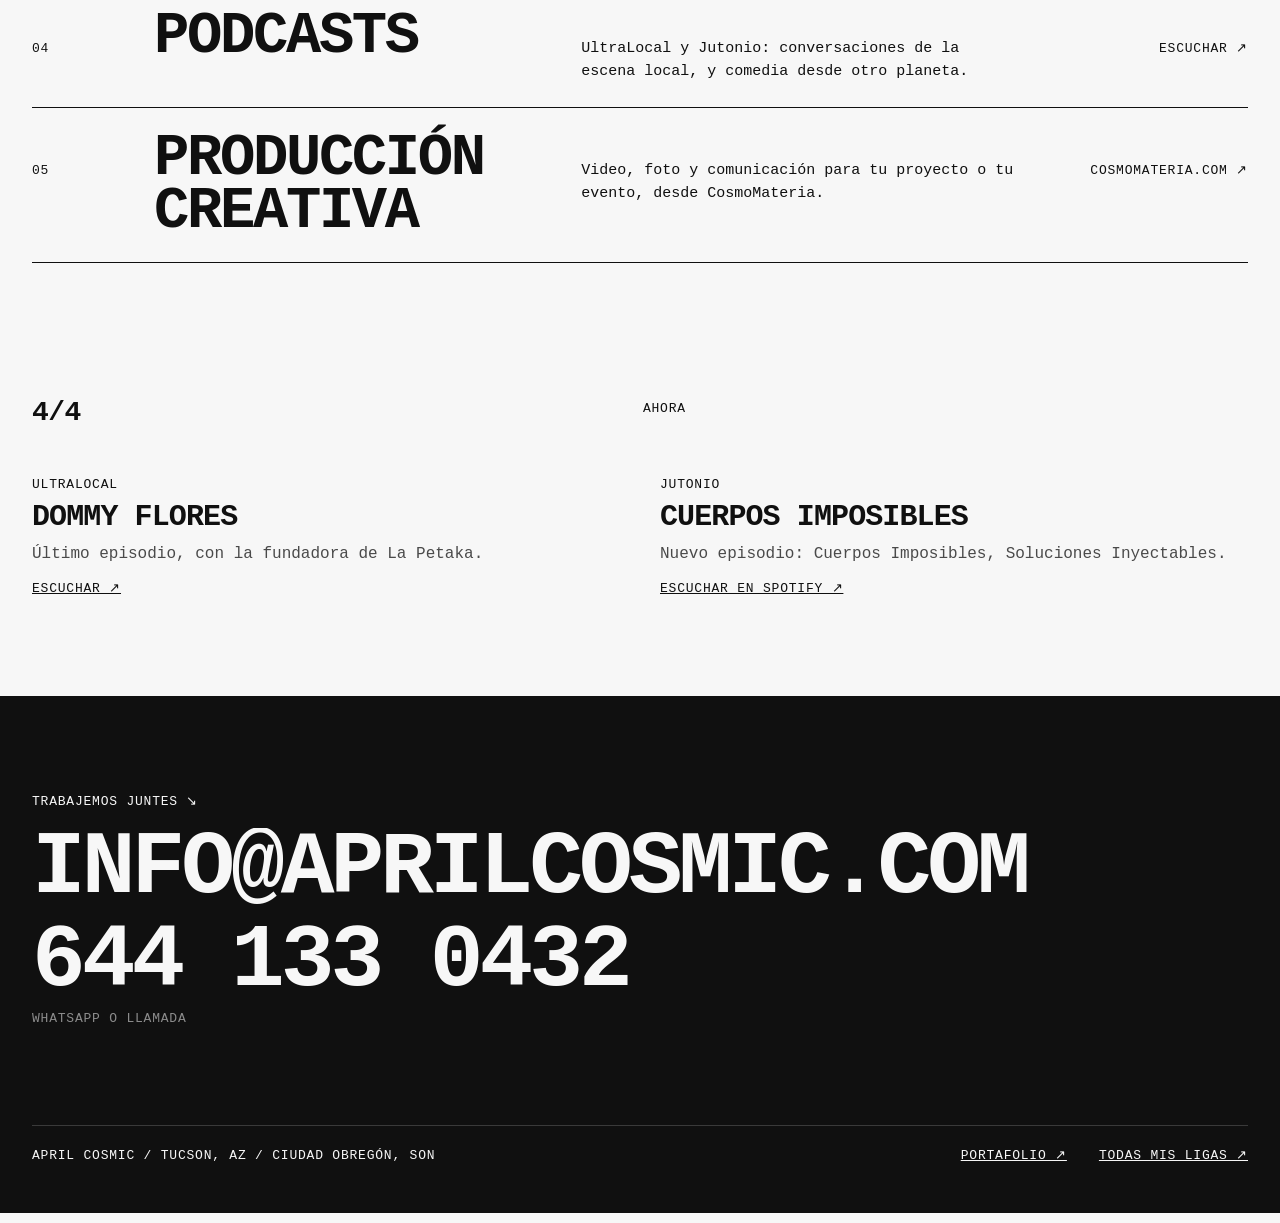
==== commit 867c5a34: "asa" ====
--- a/index.html
+++ b/index.html
@@ -16,6 +16,10 @@
 <meta name="theme-color" content="#F7F7F7">
 <link rel="preload" href="assets/fonts/bbmanualmono-original-super.otf" as="font" type="font/otf" crossorigin>
 <link rel="stylesheet" href="assets/css/style.css">
+<link rel="icon" href="favicon.ico" sizes="any">
+<link rel="icon" type="image/png" sizes="32x32" href="favicon-32.png">
+<link rel="icon" type="image/png" sizes="192x192" href="favicon-192.png">
+<link rel="apple-touch-icon" href="apple-touch-icon.png">
 </head>
 <body data-base="">
 <header class="cabecera">
@@ -77,7 +81,7 @@
 <div class="contador mini revelar"><span class="num">3/4</span><span>Lo que hago</span><span></span></div>
 <div>
 <a class="fila revelar" href="https://houseofcosmic.com" target="_blank" rel="noopener"><span class="mini">01</span><p class="titulo-fila">Ballroom</p><p>Let the population become a community. La casa de ballroom que fundé en Sonora: House of Cosmic.</p><span class="ir mini">houseofcosmic.com ↗</span></a>
-<a class="fila revelar" href="dj.html"><span class="mini">02</span><p class="titulo-fila">DJ</p><p>Disco de los 70 y dance pop, para pistas que no se quieren ir a casa.</p><span class="ir mini">Escuchar ↗</span></a>
+<a class="fila revelar" href="dj.html#sets"><span class="mini">02</span><p class="titulo-fila">DJ</p><p>Disco de ayer y de hoy: clásicos de los 70, edits de nu disco y pop de club pasado por el filtro de la pista.</p><span class="ir mini">Escuchar ↗</span></a>
 <a class="fila revelar" href="fotografia.html"><span class="mini">03</span><p class="titulo-fila">Fotografía</p><p>Retrato, cuerpo, color y noche.</p><span class="ir mini">Ver obra ↗</span></a>
 <a class="fila revelar" href="podcasts.html"><span class="mini">04</span><p class="titulo-fila">Podcasts</p><p>UltraLocal y Jutonio: conversaciones de la escena local, y comedia desde otro planeta.</p><span class="ir mini">Escuchar ↗</span></a>
 <a class="fila revelar" href="https://cosmomateria.com" target="_blank" rel="noopener"><span class="mini">05</span><p class="titulo-fila">Producción creativa</p><p>Video, foto y comunicación para tu proyecto o tu evento, desde CosmoMateria.</p><span class="ir mini">cosmomateria.com ↗</span></a>
--- a/assets/css/style.css
+++ b/assets/css/style.css
@@ -206,7 +206,11 @@
 .entrada .anio { font-weight: 800; font-size: 28px; line-height: 1; letter-spacing: -.03em; }
 .entrada .proyecto { font-weight: 800; font-size: clamp(32px, 4vw, 56px); line-height: .9; letter-spacing: -.04em; text-transform: uppercase; margin: 0 0 10px; }
 .entrada .rol { margin: 0 0 12px; }
-.entrada p:last-child { max-width: 64ch; }
+.entrada div > p:nth-of-type(3) { max-width: 64ch; }
+/* Proyectos con video: el título es la liga */
+.entrada .proyecto a { text-decoration: none; transition: color .3s; }
+.entrada .proyecto a:hover { color: var(--gris); }
+.entrada .proyecto .flecha { font-size: .5em; vertical-align: .8em; }
 @media (max-width: 900px) {
   .dos, .entrada { grid-template-columns: minmax(0, 1fr); }
   .fija { position: static; }
@@ -315,3 +319,30 @@
 .portada-pod { width: min(300px, 100%); aspect-ratio: 1 / 1; margin: 8px 0 20px; }
 .oscura .cortina::after { background: var(--tinta); }
 .oscura .portada-pod { background: #1C1C1C; }
+
+/* ---------- DJ ---------- */
+#sets { scroll-margin-top: 24px; }
+.dj-hero { display: grid; grid-template-columns: minmax(0, 1fr); gap: 32px; align-items: end; }
+.dj-hero.con-foto { grid-template-columns: minmax(0, 7fr) minmax(0, 4fr); }
+.dj-hero .estilo { max-width: 26ch; margin: 0; }
+.dj-foto { max-width: 420px; justify-self: end; width: 100%; }
+.dj-bio { max-width: 920px; }
+.dj-bio .media { margin: 0 0 32px; }
+.dj-bio p:last-child { max-width: 60ch; font-size: 19px; line-height: 1.6; }
+.set-vibe { margin: 6px 0 0; font-size: 15px; }
+.dj-mix { margin: 0 0 48px; }
+.dj-mix iframe { width: 100%; border: 0; display: block; }
+.hechas-sec { padding-top: 0; }
+.hechas { list-style: none; margin: 0; padding: 0; max-width: 720px; counter-reset: hecha; }
+.hechas li { display: grid; grid-template-columns: 40px minmax(0, 1fr) auto; gap: 12px; align-items: baseline; padding: 10px 0; border-top: 1px solid var(--linea-clara); counter-increment: hecha; }
+.hechas li::before { content: "0" counter(hecha); font-size: 13px; letter-spacing: .06em; }
+.hechas li:last-child { border-bottom: 1px solid var(--linea-clara); }
+.hechas b { font-weight: 800; font-size: 18px; text-transform: uppercase; letter-spacing: -.01em; }
+@media (max-width: 900px) {
+  .dj-hero.con-foto { grid-template-columns: minmax(0, 1fr); }
+  .dj-foto { justify-self: start; }
+  .hechas li { grid-template-columns: 32px minmax(0, 1fr); }
+  .hechas li .mini { grid-column: 2; }
+}
+.cifra p.dato:last-child { font-size: 30px; }
+#dj-canciones .track:first-of-type .cancion { font-size: clamp(28px, 3.4vw, 48px); line-height: .9; }
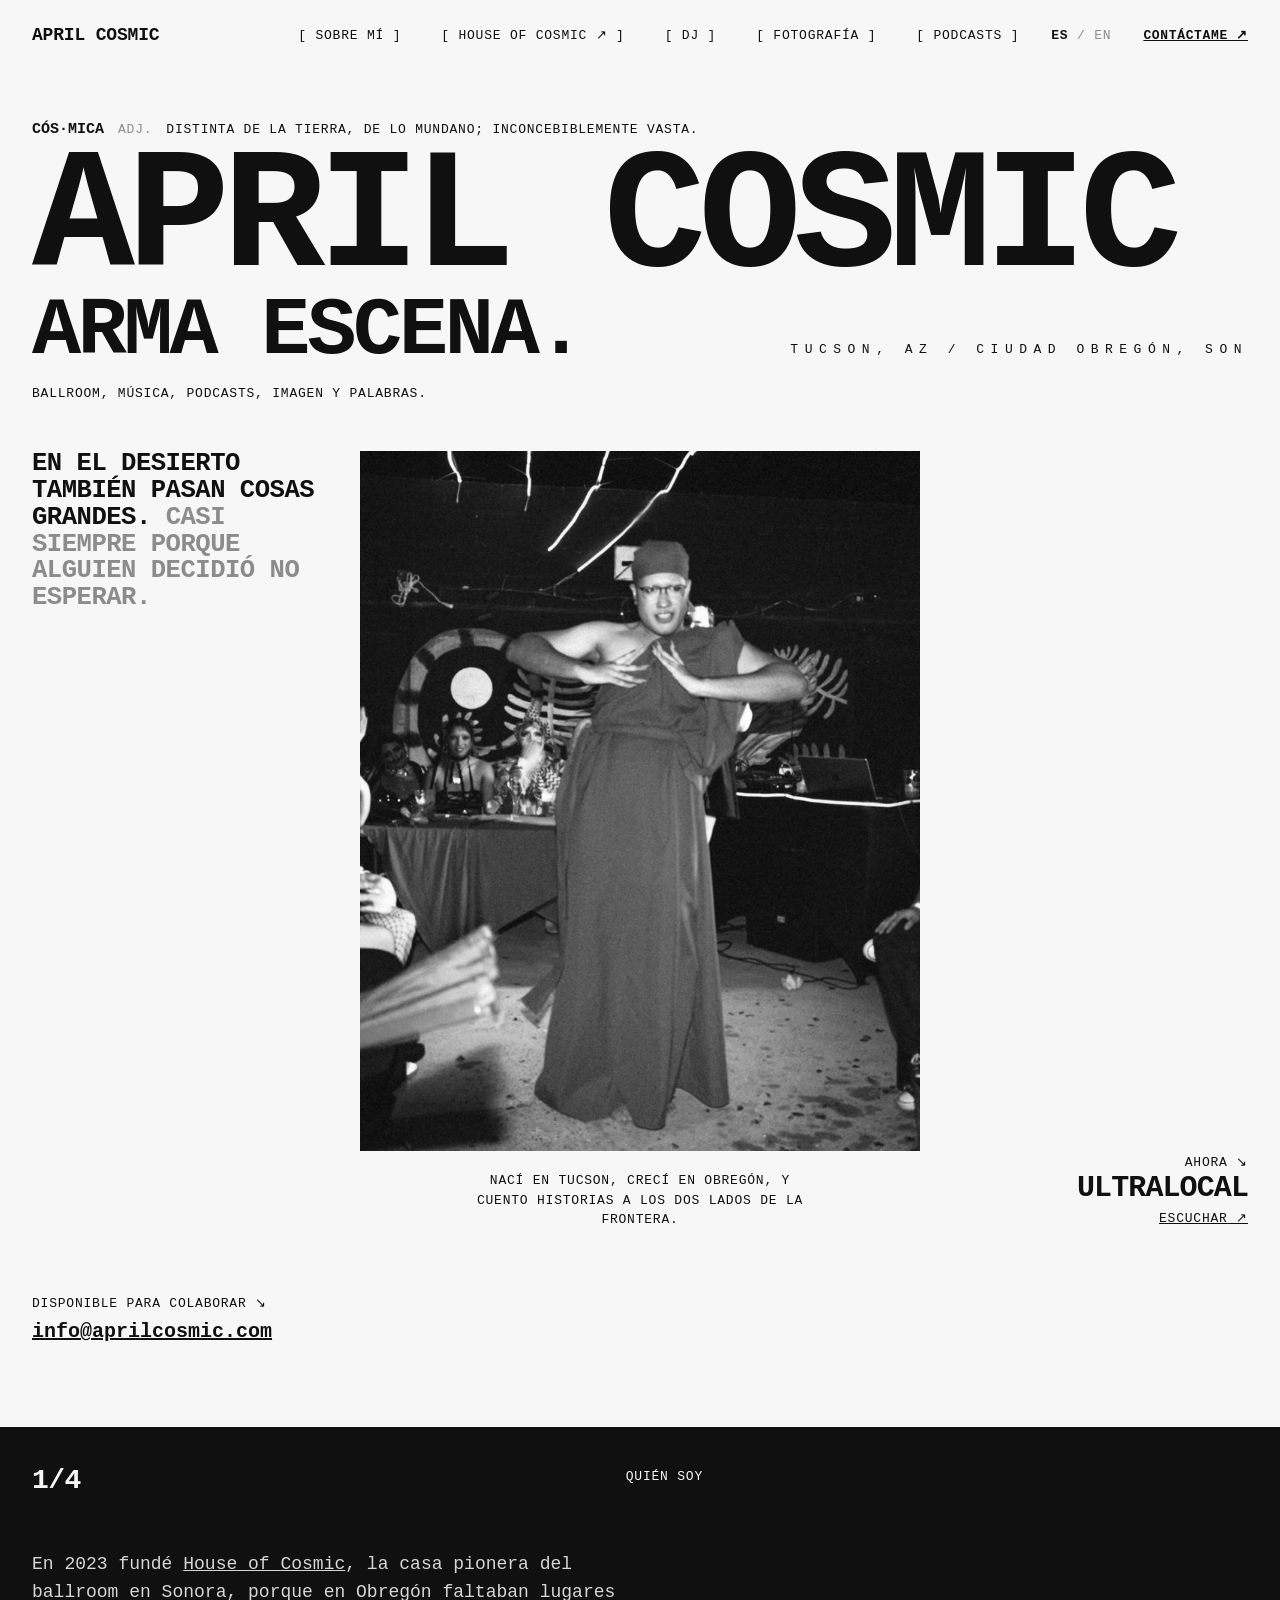
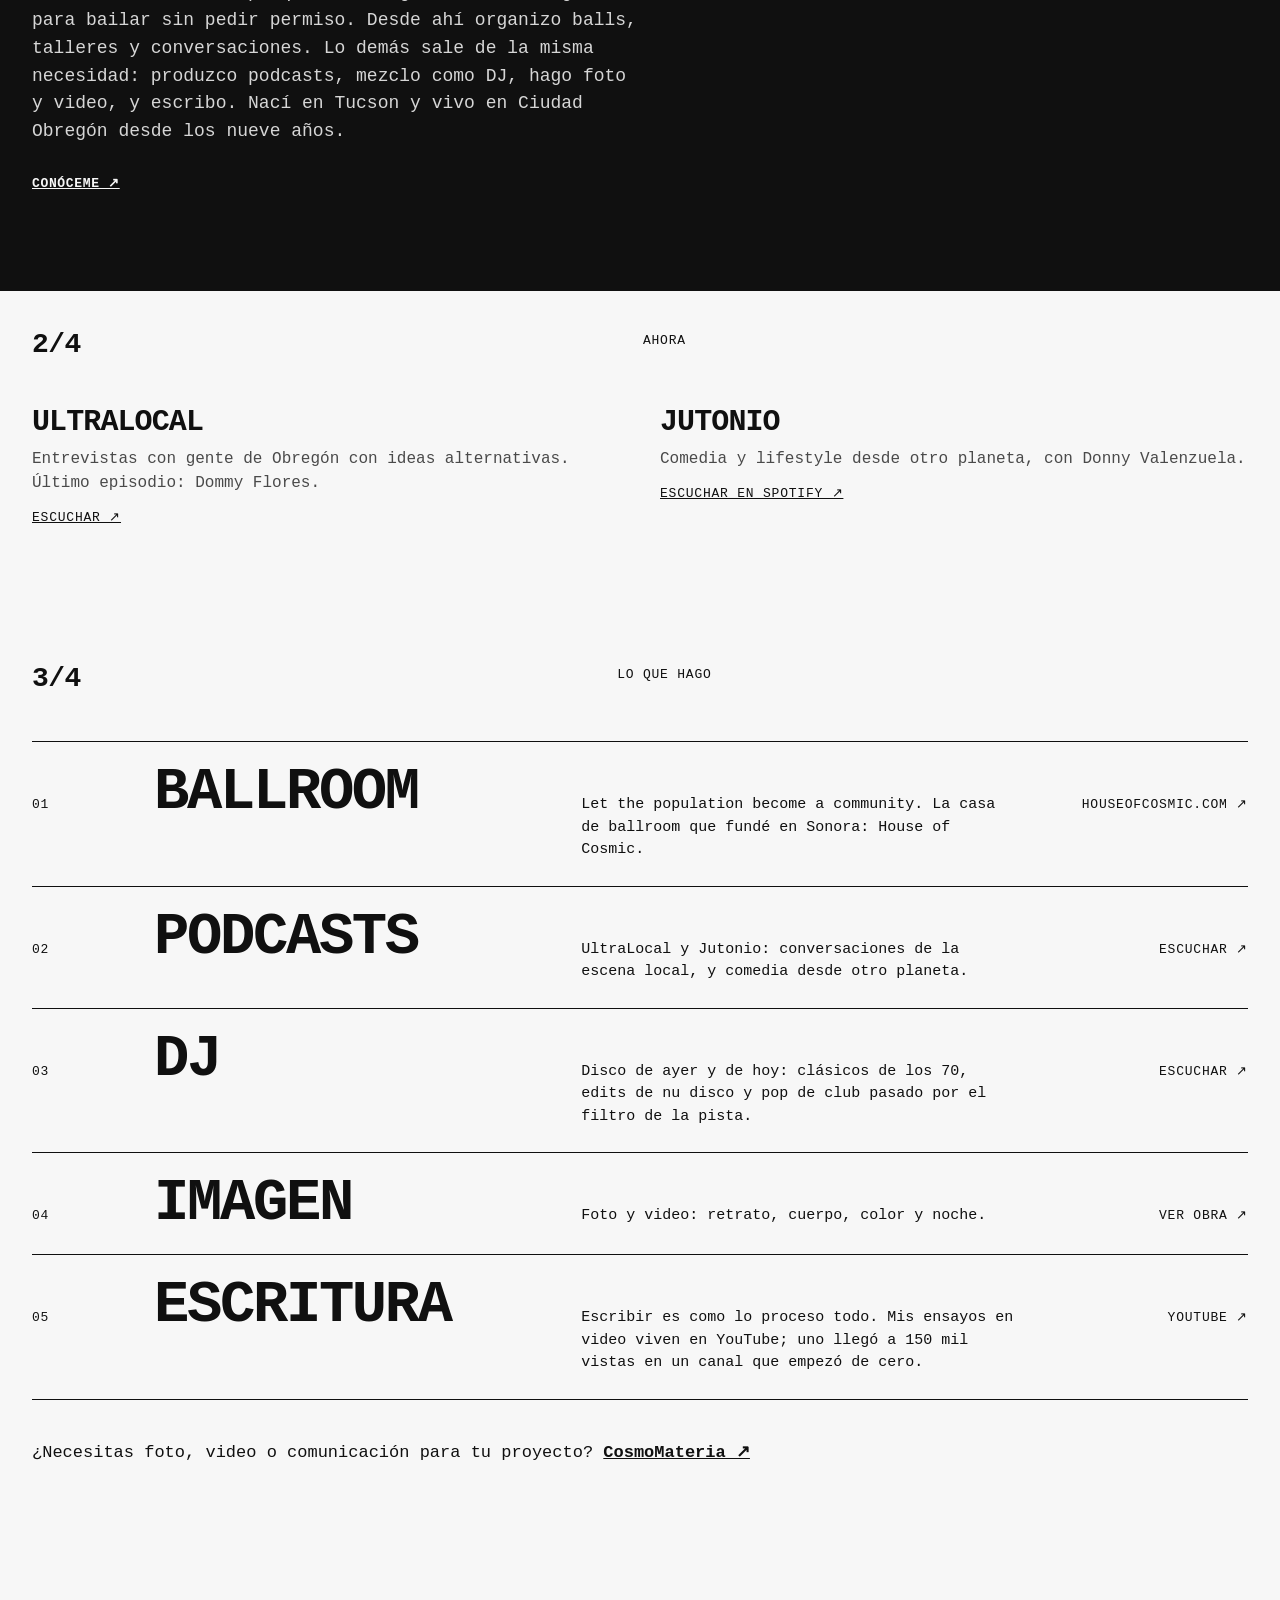
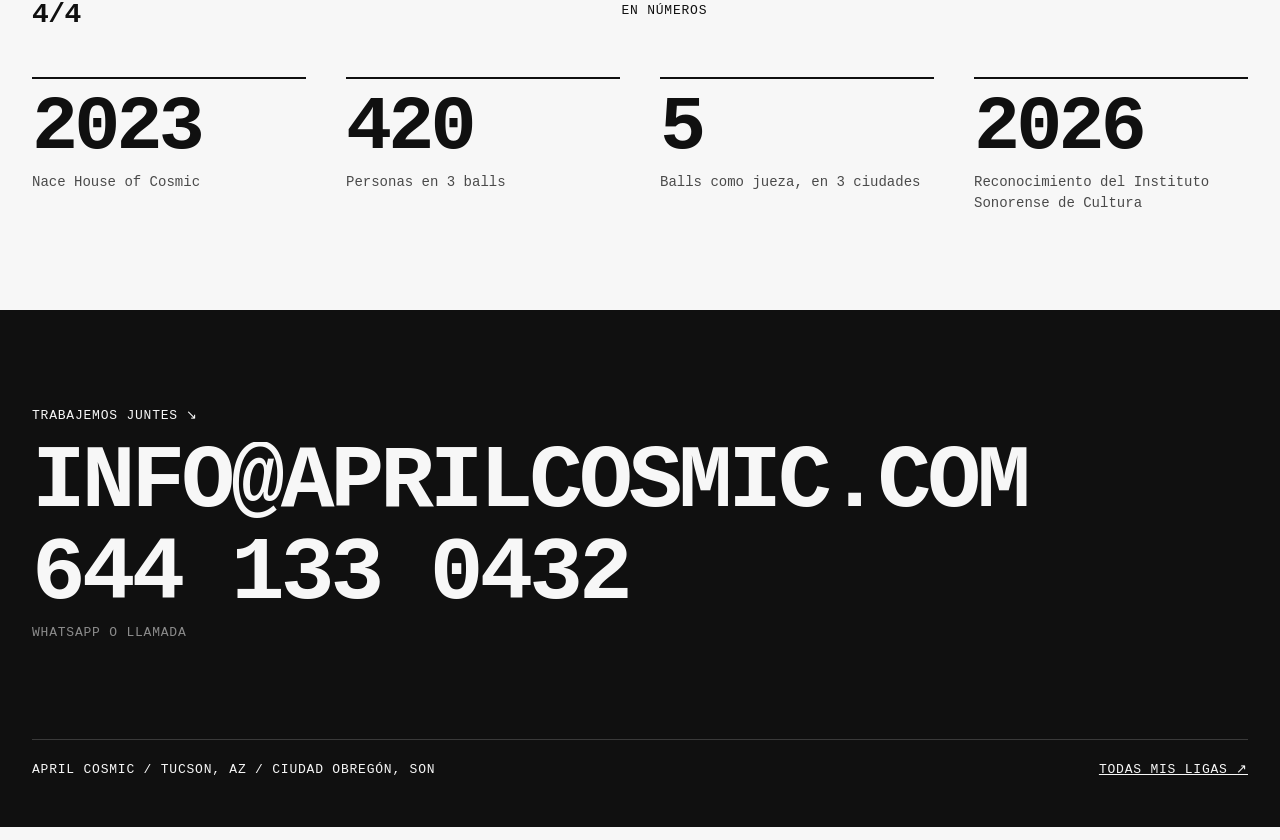
==== commit 9b1241b8: "jhkjj" ====
--- a/index.html
+++ b/index.html
@@ -4,13 +4,13 @@
 <meta charset="utf-8">
 <meta name="viewport" content="width=device-width, initial-scale=1">
 <title>April Cosmic</title>
-<meta name="description" content="Storyteller multidisciplinaria y gestora cultural entre Tucson y Ciudad Obregón. Ballroom, DJ, fotografía, podcasts y producción creativa.">
+<meta name="description" content="April Cosmic arma escena entre Tucson y Ciudad Obregón: ballroom, música, podcasts, imagen y palabras.">
 <link rel="canonical" href="https://aprilcosmic.com/">
 <link rel="alternate" hreflang="es" href="https://aprilcosmic.com/">
 <link rel="alternate" hreflang="en" href="https://aprilcosmic.com/en/">
 <link rel="alternate" hreflang="x-default" href="https://aprilcosmic.com/">
 <meta property="og:title" content="April Cosmic">
-<meta property="og:description" content="Storyteller multidisciplinaria y gestora cultural entre Tucson y Ciudad Obregón. Ballroom, DJ, fotografía, podcasts y producción creativa.">
+<meta property="og:description" content="April Cosmic arma escena entre Tucson y Ciudad Obregón: ballroom, música, podcasts, imagen y palabras.">
 <meta property="og:image" content="https://aprilcosmic.com/assets/img/retrato.jpg">
 <meta property="og:locale" content="es_MX">
 <meta name="theme-color" content="#F7F7F7">
@@ -41,11 +41,13 @@
 <section class="portada">
 <div class="definicion revelar"><b>Cós·mica</b><span class="mini gris">adj.</span><span class="mini">Distinta de la tierra, de lo mundano; inconcebiblemente vasta.</span></div>
 <h1 class="gigante"><span class="linea-mascara"><span>April Cosmic</span></span></h1>
+<div class="lema-fila">
+<div data-lineas><p class="grande lema"><span class="linea-mascara"><span>arma escena.</span></span></p></div>
 <p class="espaciado ubicacion revelar" data-retraso="2">Tucson, AZ / Ciudad Obregón, SON</p>
+</div>
+<p class="mini revelar lema-sub" data-retraso="1">Ballroom, música, podcasts, imagen y palabras.</p>
 <div class="hero-grid">
-<div class="lista-oficios revelar" data-retraso="1">
-<p>/ Ballroom</p><p>/ DJ</p><p>/ Fotografía</p><p>/ Podcasts</p><p>/ Producción creativa</p>
-</div>
+<p class="frase-hero revelar" data-retraso="1">En el desierto también pasan cosas grandes. <span class="gris">Casi siempre porque alguien decidió no esperar.</span></p>
 <div>
 <div class="foto vertical cortina"><img src="assets/img/retrato.jpg" alt="April Cosmic en un ball de House of Cosmic, con vestido rojo, frente al público y los jueces" width="1400" height="934"></div>
 <p class="mini pie-foto revelar">Nací en Tucson, crecí en Obregón, y cuento historias a los dos lados de la frontera.</p>
@@ -59,38 +61,38 @@
 </section>
 
 <section class="seccion oscura">
-<div class="contador mini revelar"><span class="num">1/4</span><span>Quién soy</span><span>Storyteller / Gestora cultural</span></div>
-<div class="manifiesto">
-<p class="grande" data-encender>En el desierto<br><span data-tenue>también pasan cosas grandes.</span><br>Casi siempre porque alguien decidió no esperar.</p>
-<p class="intro-texto revelar">Soy storyteller multidisciplinaria y gestora cultural. Vivo en Ciudad Obregón desde los nueve años. Fundé <a href="https://houseofcosmic.com" target="_blank" rel="noopener">House of Cosmic</a>, la casa pionera del ballroom en Sonora, y desde ahí organizo balls, talleres y conversaciones. También hago fotografía, mezclo como DJ, produzco podcasts y video, y trabajo con clientes desde <a href="https://cosmomateria.com" target="_blank" rel="noopener">CosmoMateria</a>.</p>
+<div class="contador mini revelar"><span class="num">1/4</span><span>Quién soy</span><span></span></div>
+<div class="bio-inicio">
+<p class="intro-texto revelar">En 2023 fundé <a href="https://houseofcosmic.com" target="_blank" rel="noopener">House of Cosmic</a>, la casa pionera del ballroom en Sonora, porque en Obregón faltaban lugares para bailar sin pedir permiso. Desde ahí organizo balls, talleres y conversaciones. Lo demás sale de la misma necesidad: produzco podcasts, mezclo como DJ, hago foto y video, y escribo. Nací en Tucson y vivo en Ciudad Obregón desde los nueve años.</p>
 <a class="liga revelar" style="display:inline-block;margin-top:28px" href="sobre-mi.html">Conóceme ↗</a>
 </div>
 </section>
 
 <section class="seccion">
-<div class="contador mini revelar"><span class="num">2/4</span><span>En números</span><span></span></div>
-<div class="cuadricula">
-<div class="cifra revelar"><p class="dato">Pionera del ballroom en Sonora</p><p class="gris-texto">Fundadora y Madre de House of Cosmic desde 2023</p></div>
-<div class="cifra revelar" data-retraso="1"><p class="dato">Figura de la escena cultural y LGBT+</p><p class="gris-texto">Reconocimiento del Instituto Sonorense de Cultura, 2026</p></div>
-<div class="cifra revelar" data-retraso="2"><p class="dato">3 balls, hasta 150 personas</p><p class="gris-texto">Con asistentes de todo el estado</p></div>
-<div class="cifra revelar" data-retraso="3"><p class="dato">Jueza en 5 balls</p><p class="gris-texto">En Obregón, Hermosillo y Navojoa</p></div>
-</div>
+<div class="contador mini revelar"><span class="num">2/4</span><span>Ahora</span><span></span></div>
+<div class="cuadricula" id="ahora-lista"></div>
 </section>
 
 <section class="seccion">
 <div class="contador mini revelar"><span class="num">3/4</span><span>Lo que hago</span><span></span></div>
 <div>
 <a class="fila revelar" href="https://houseofcosmic.com" target="_blank" rel="noopener"><span class="mini">01</span><p class="titulo-fila">Ballroom</p><p>Let the population become a community. La casa de ballroom que fundé en Sonora: House of Cosmic.</p><span class="ir mini">houseofcosmic.com ↗</span></a>
-<a class="fila revelar" href="dj.html#sets"><span class="mini">02</span><p class="titulo-fila">DJ</p><p>Disco de ayer y de hoy: clásicos de los 70, edits de nu disco y pop de club pasado por el filtro de la pista.</p><span class="ir mini">Escuchar ↗</span></a>
-<a class="fila revelar" href="fotografia.html"><span class="mini">03</span><p class="titulo-fila">Fotografía</p><p>Retrato, cuerpo, color y noche.</p><span class="ir mini">Ver obra ↗</span></a>
-<a class="fila revelar" href="podcasts.html"><span class="mini">04</span><p class="titulo-fila">Podcasts</p><p>UltraLocal y Jutonio: conversaciones de la escena local, y comedia desde otro planeta.</p><span class="ir mini">Escuchar ↗</span></a>
-<a class="fila revelar" href="https://cosmomateria.com" target="_blank" rel="noopener"><span class="mini">05</span><p class="titulo-fila">Producción creativa</p><p>Video, foto y comunicación para tu proyecto o tu evento, desde CosmoMateria.</p><span class="ir mini">cosmomateria.com ↗</span></a>
+<a class="fila revelar" href="podcasts.html"><span class="mini">02</span><p class="titulo-fila">Podcasts</p><p>UltraLocal y Jutonio: conversaciones de la escena local, y comedia desde otro planeta.</p><span class="ir mini">Escuchar ↗</span></a>
+<a class="fila revelar" href="dj.html#sets"><span class="mini">03</span><p class="titulo-fila">DJ</p><p>Disco de ayer y de hoy: clásicos de los 70, edits de nu disco y pop de club pasado por el filtro de la pista.</p><span class="ir mini">Escuchar ↗</span></a>
+<a class="fila revelar" href="fotografia.html"><span class="mini">04</span><p class="titulo-fila">Imagen</p><p>Foto y video: retrato, cuerpo, color y noche.</p><span class="ir mini">Ver obra ↗</span></a>
+<a class="fila revelar" href="https://www.youtube.com/@AprilCosmic" target="_blank" rel="noopener"><span class="mini">05</span><p class="titulo-fila">Escritura</p><p>Escribir es como lo proceso todo. Mis ensayos en video viven en YouTube; uno llegó a 150 mil vistas en un canal que empezó de cero.</p><span class="ir mini">YouTube ↗</span></a>
 </div>
+<p class="cm-linea revelar">¿Necesitas foto, video o comunicación para tu proyecto? <a href="https://cosmomateria.com" target="_blank" rel="noopener">CosmoMateria ↗</a></p>
 </section>
 
 <section class="seccion">
-<div class="contador mini revelar"><span class="num">4/4</span><span>Ahora</span><span></span></div>
-<div class="cuadricula" id="ahora-lista"></div>
+<div class="contador mini revelar"><span class="num">4/4</span><span>En números</span><span></span></div>
+<div class="cuadricula">
+<div class="cifra revelar"><p class="dato numero">2023</p><p class="gris-texto">Nace House of Cosmic</p></div>
+<div class="cifra revelar" data-retraso="1"><p class="dato numero">420</p><p class="gris-texto">Personas en 3 balls</p></div>
+<div class="cifra revelar" data-retraso="2"><p class="dato numero">5</p><p class="gris-texto">Balls como jueza, en 3 ciudades</p></div>
+<div class="cifra revelar" data-retraso="3"><p class="dato numero">2026</p><p class="gris-texto">Reconocimiento del Instituto Sonorense de Cultura</p></div>
+</div>
 </section>
 
 <section class="seccion oscura cierre">
@@ -100,7 +102,6 @@
 <p class="mini gris revelar" style="margin-top:8px">WhatsApp o llamada</p>
 <div class="pie mini">
 <span>April Cosmic / Tucson, AZ / Ciudad Obregón, SON</span>
-<a class="mini" href="https://www.behance.net/gallery/130241717/April-Cosmic-Portafolio" target="_blank" rel="noopener">Portafolio ↗</a>
 <a class="mini" href="https://linktr.ee/aprilcosmic" target="_blank" rel="noopener">Todas mis ligas ↗</a>
 </div>
 </section>
--- a/assets/css/style.css
+++ b/assets/css/style.css
@@ -346,3 +346,16 @@
 }
 .cifra p.dato:last-child { font-size: 30px; }
 #dj-canciones .track:first-of-type .cancion { font-size: clamp(28px, 3.4vw, 48px); line-height: .9; }
+
+/* ---------- Inicio: lema y frase ---------- */
+.lema-fila { display: flex; flex-wrap: wrap; justify-content: space-between; align-items: flex-end; gap: 8px 32px; margin-top: 4px; }
+.lema { margin: 0; }
+.lema-fila .ubicacion { margin: 0 0 10px; }
+.lema-sub { margin: 14px 0 48px; }
+.frase-hero { font-weight: 800; font-size: clamp(20px, 2vw, 28px); line-height: 1.05; letter-spacing: -.02em; text-transform: uppercase; margin: 0; align-self: start; }
+.bio-inicio { max-width: 760px; }
+.dato.numero { font-size: clamp(48px, 6vw, 88px); line-height: .9; letter-spacing: -.05em; }
+.cifra p.dato.numero:last-child { font-size: clamp(48px, 6vw, 88px); }
+.cm-linea { margin: 40px 0 0; font-size: 17px; }
+.cm-linea a { font-weight: 700; }
+@media (max-width: 900px) { .frase-hero { margin-bottom: 8px; } }
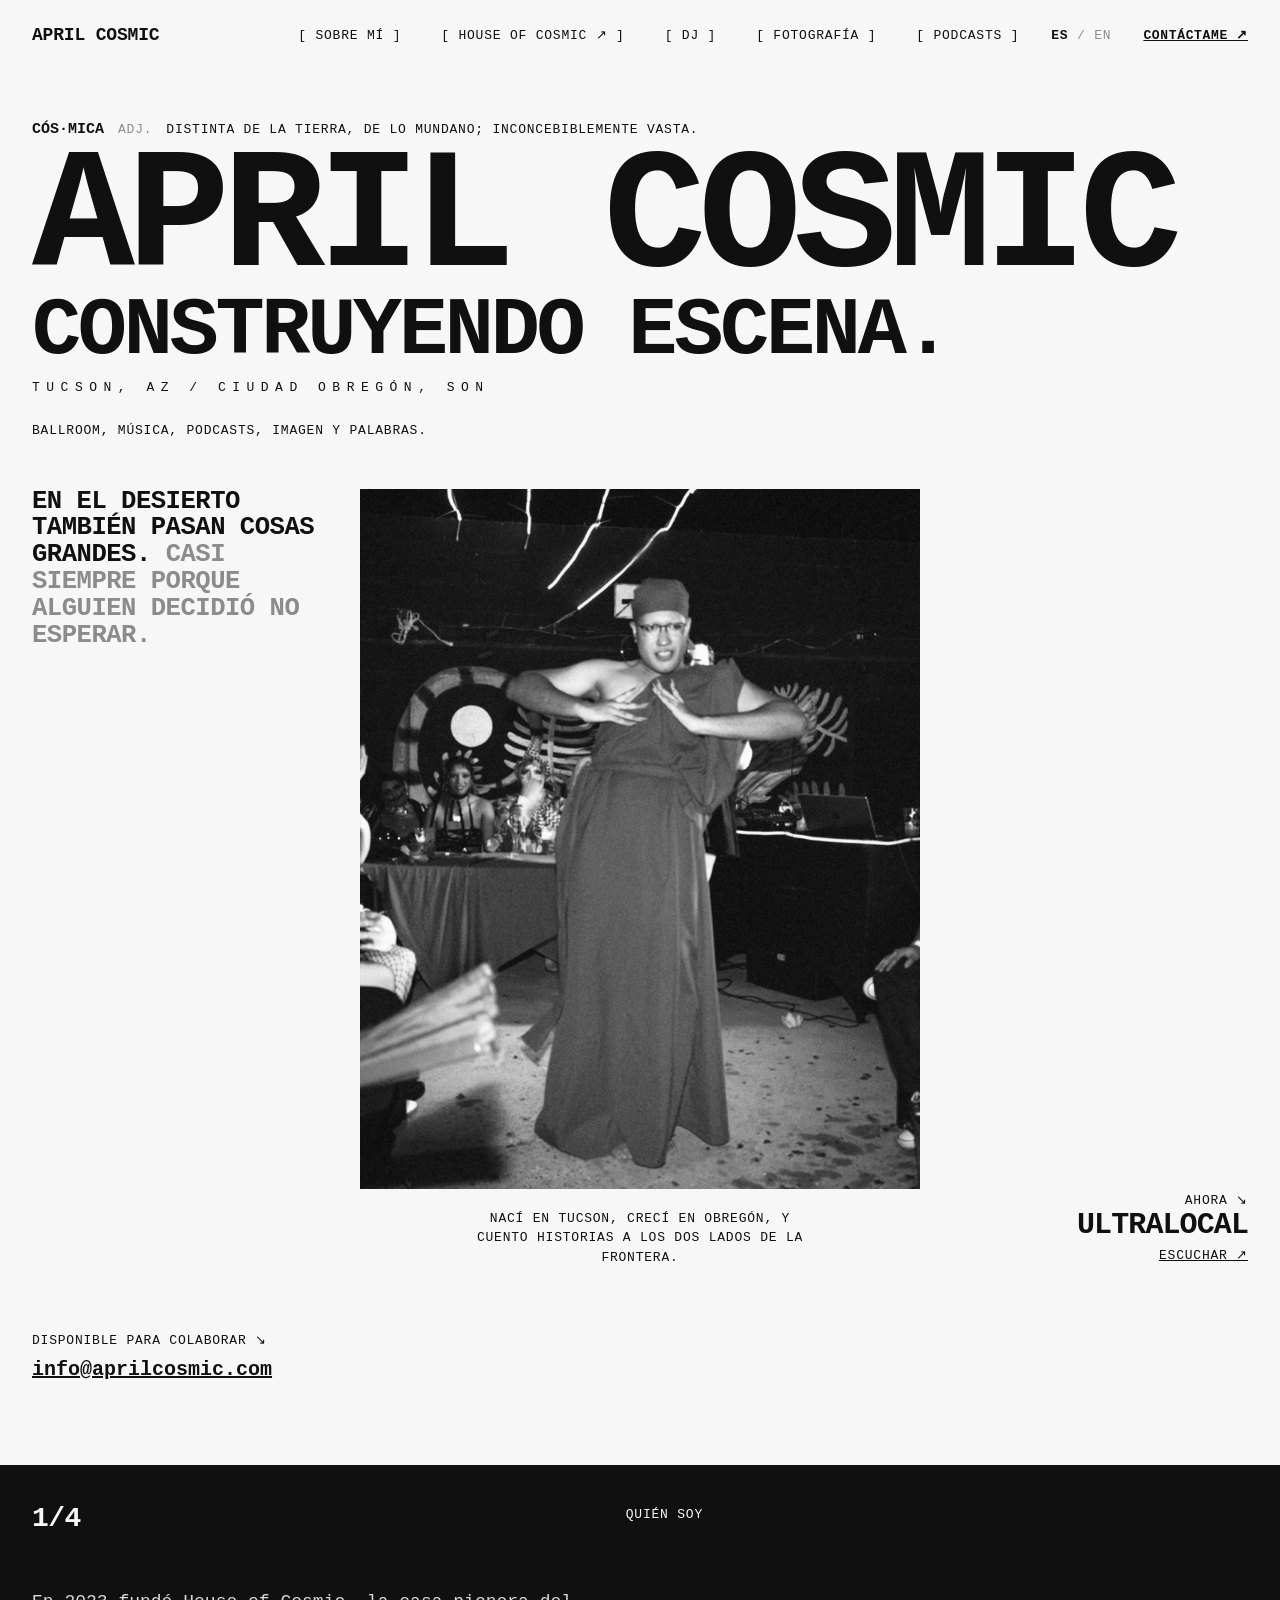
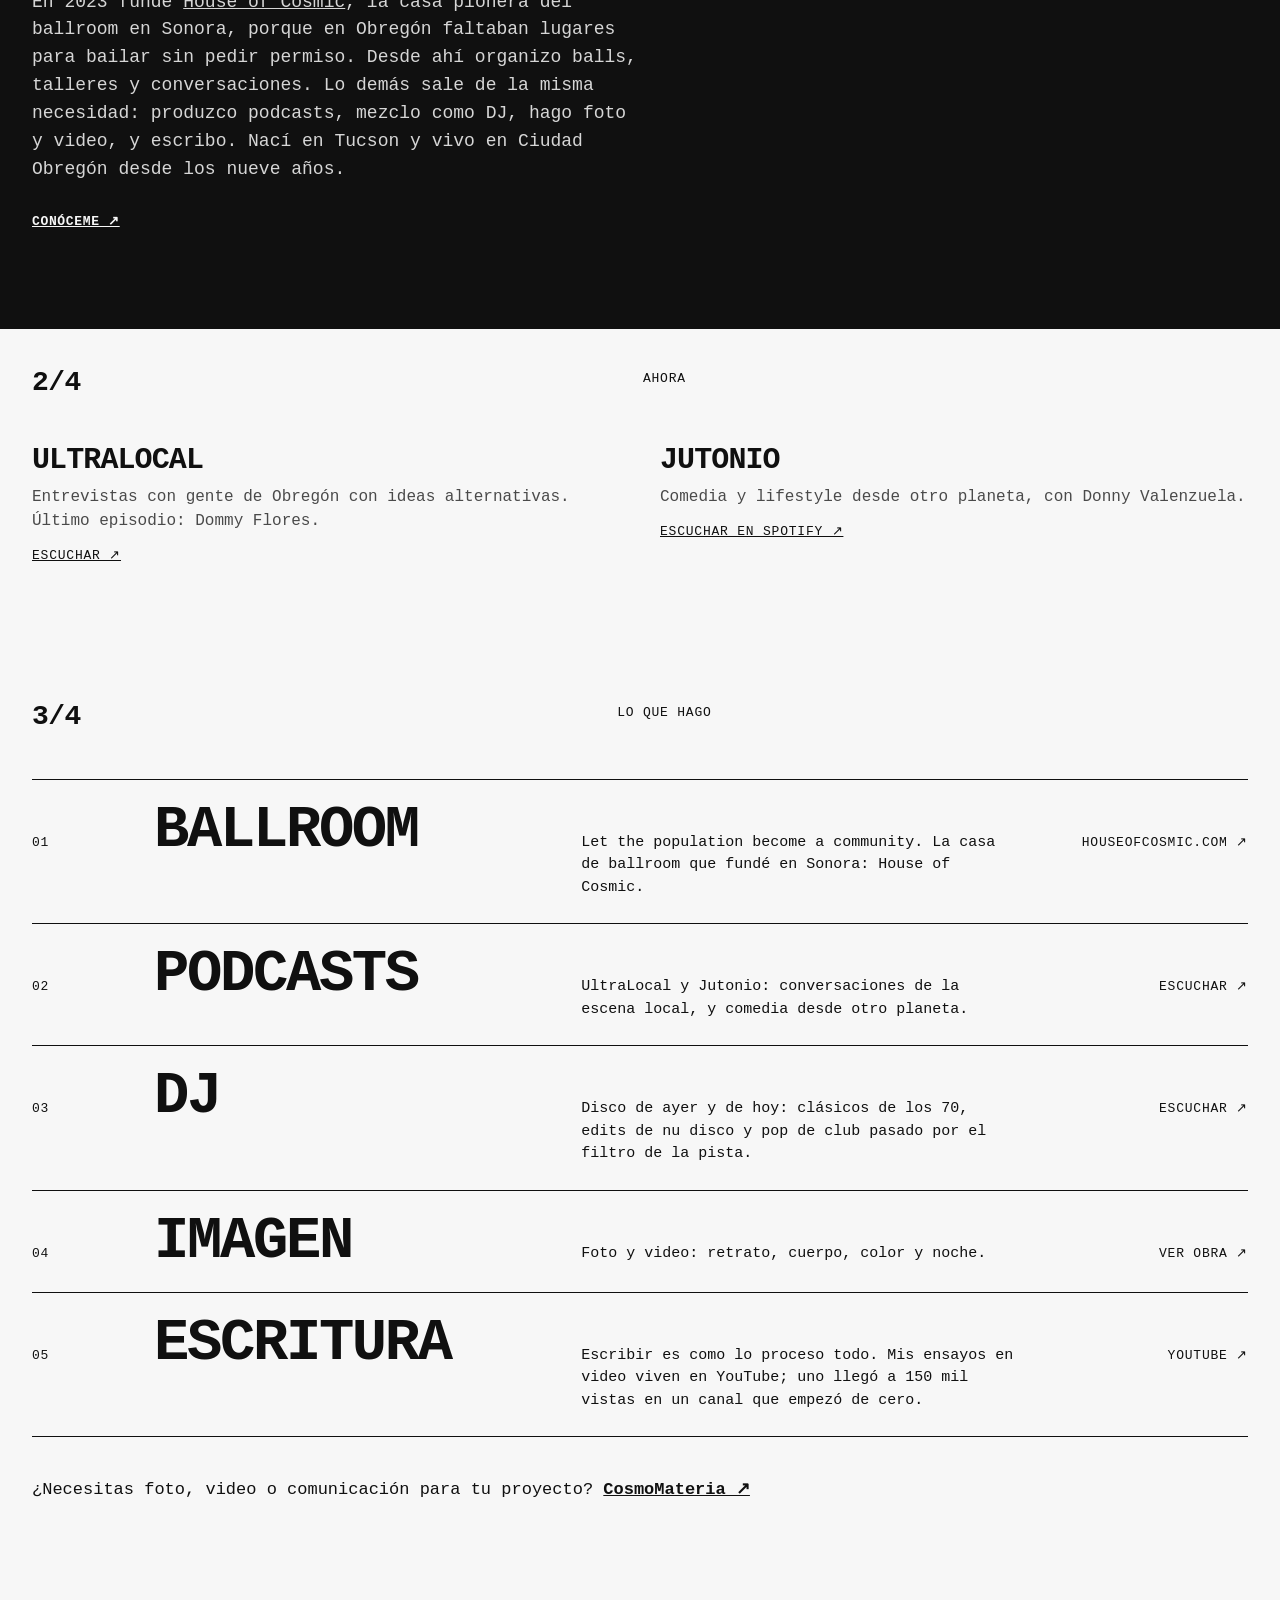
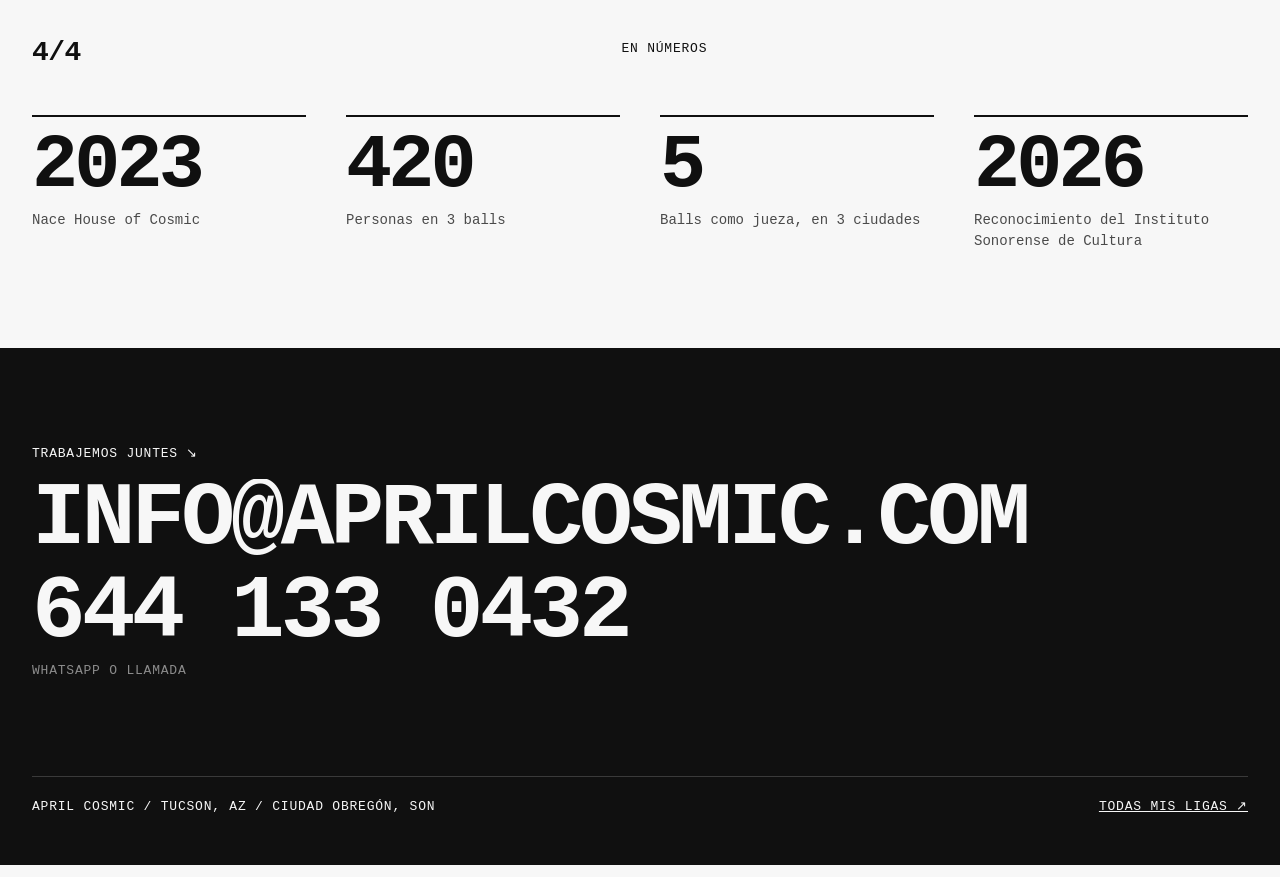
==== commit b1626d33: "sdddd" ====
--- a/index.html
+++ b/index.html
@@ -4,13 +4,13 @@
 <meta charset="utf-8">
 <meta name="viewport" content="width=device-width, initial-scale=1">
 <title>April Cosmic</title>
-<meta name="description" content="April Cosmic arma escena entre Tucson y Ciudad Obregón: ballroom, música, podcasts, imagen y palabras.">
+<meta name="description" content="April Cosmic, construyendo escena entre Tucson y Ciudad Obregón: ballroom, música, podcasts, imagen y palabras.">
 <link rel="canonical" href="https://aprilcosmic.com/">
 <link rel="alternate" hreflang="es" href="https://aprilcosmic.com/">
 <link rel="alternate" hreflang="en" href="https://aprilcosmic.com/en/">
 <link rel="alternate" hreflang="x-default" href="https://aprilcosmic.com/">
 <meta property="og:title" content="April Cosmic">
-<meta property="og:description" content="April Cosmic arma escena entre Tucson y Ciudad Obregón: ballroom, música, podcasts, imagen y palabras.">
+<meta property="og:description" content="April Cosmic, construyendo escena entre Tucson y Ciudad Obregón: ballroom, música, podcasts, imagen y palabras.">
 <meta property="og:image" content="https://aprilcosmic.com/assets/img/retrato.jpg">
 <meta property="og:locale" content="es_MX">
 <meta name="theme-color" content="#F7F7F7">
@@ -42,7 +42,7 @@
 <div class="definicion revelar"><b>Cós·mica</b><span class="mini gris">adj.</span><span class="mini">Distinta de la tierra, de lo mundano; inconcebiblemente vasta.</span></div>
 <h1 class="gigante"><span class="linea-mascara"><span>April Cosmic</span></span></h1>
 <div class="lema-fila">
-<div data-lineas><p class="grande lema"><span class="linea-mascara"><span>arma escena.</span></span></p></div>
+<div data-lineas><p class="grande lema"><span class="linea-mascara"><span>construyendo escena.</span></span></p></div>
 <p class="espaciado ubicacion revelar" data-retraso="2">Tucson, AZ / Ciudad Obregón, SON</p>
 </div>
 <p class="mini revelar lema-sub" data-retraso="1">Ballroom, música, podcasts, imagen y palabras.</p>
--- a/assets/css/style.css
+++ b/assets/css/style.css
@@ -359,3 +359,4 @@
 .cm-linea { margin: 40px 0 0; font-size: 17px; }
 .cm-linea a { font-weight: 700; }
 @media (max-width: 900px) { .frase-hero { margin-bottom: 8px; } }
+.hechas .version, .hechas .nota { display: block; font-weight: 400; font-size: 13px; text-transform: none; letter-spacing: .02em; color: var(--gris); margin-top: 4px; }
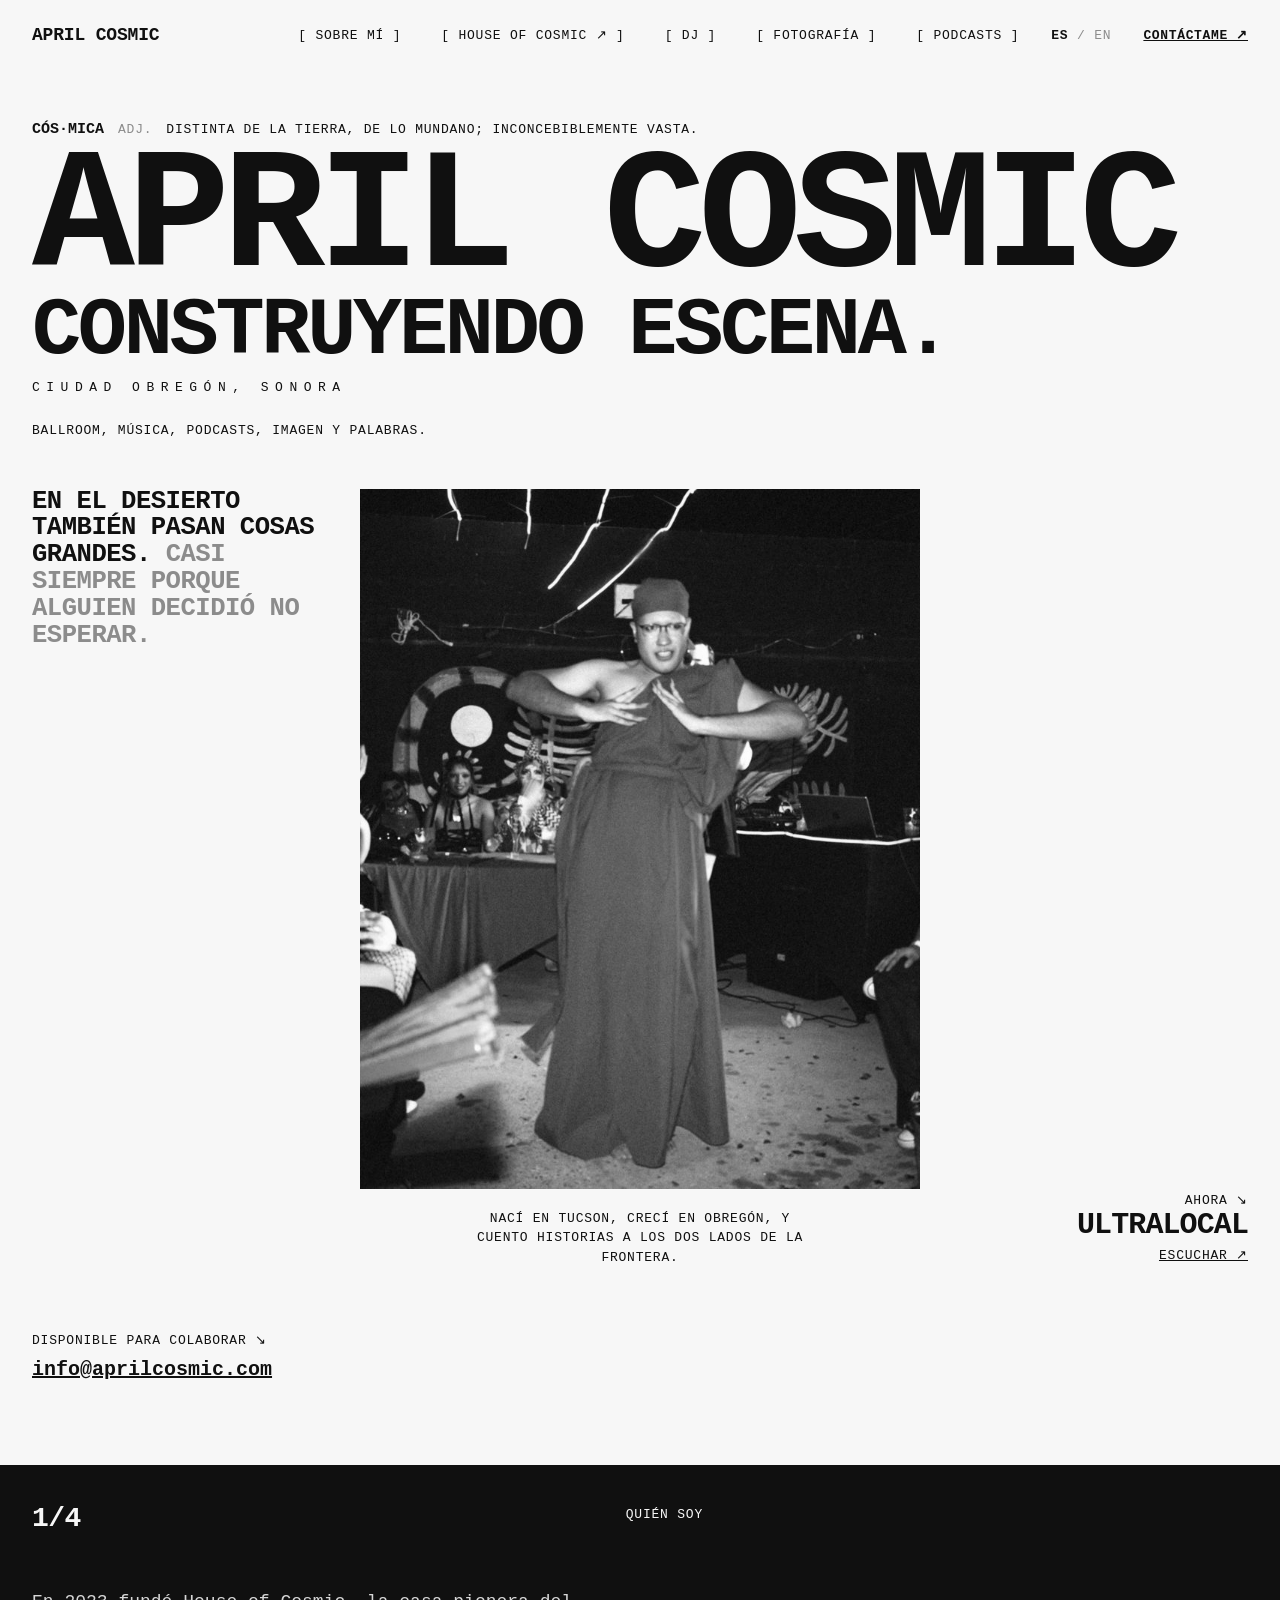
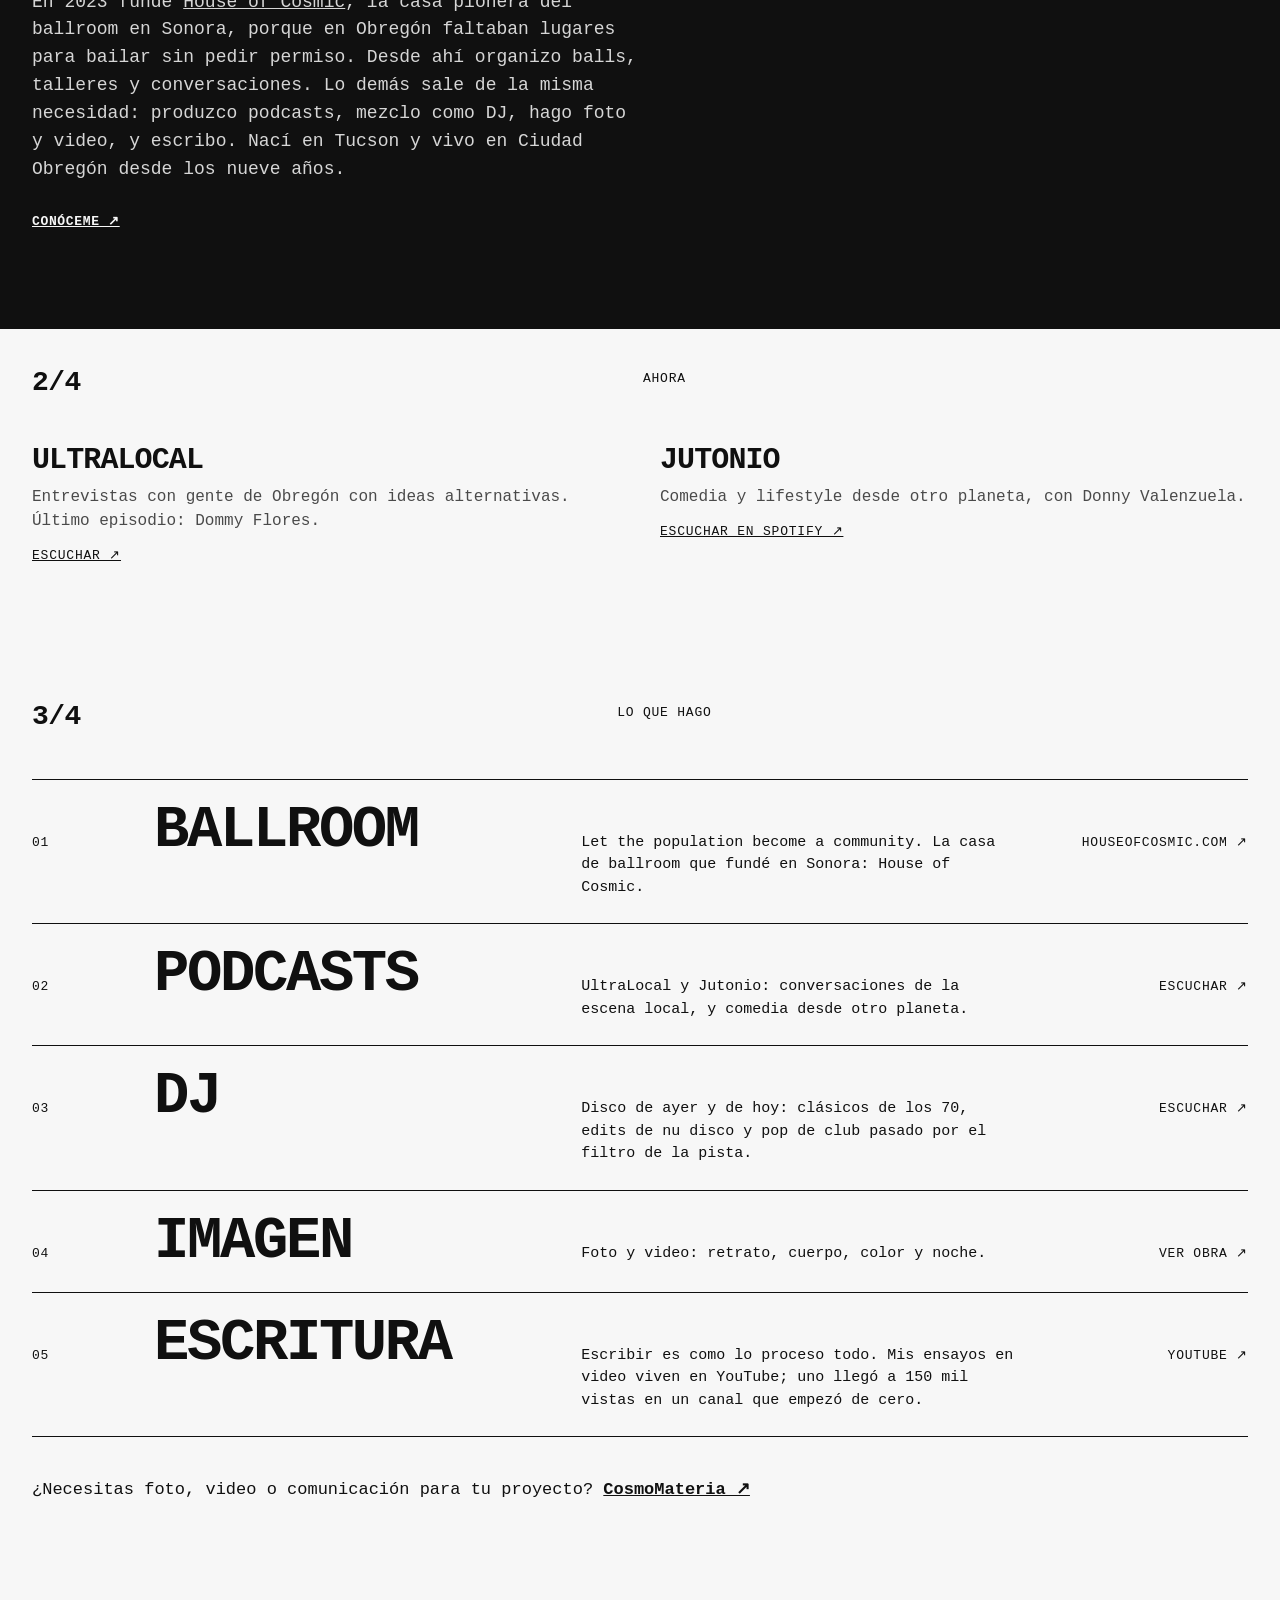
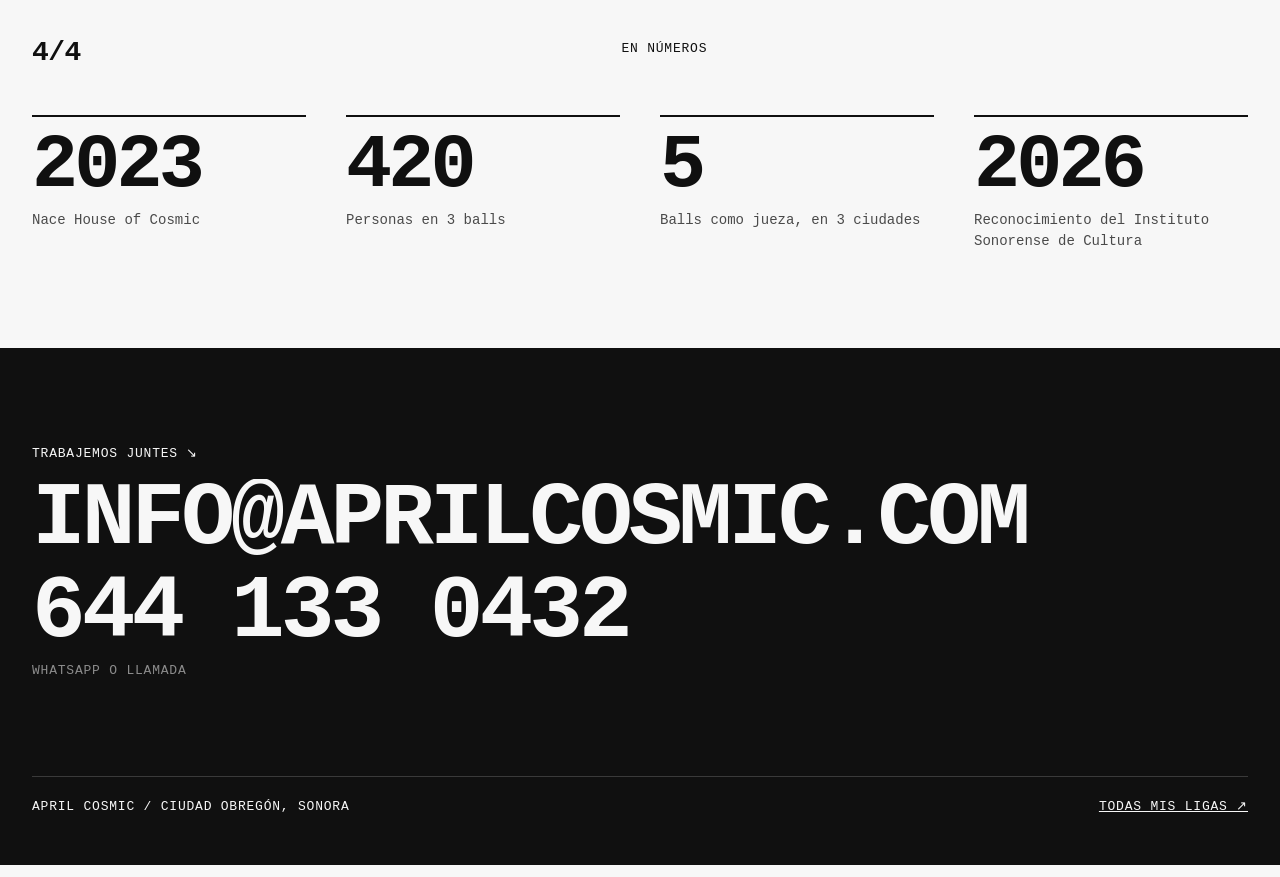
==== commit e5e8595d: "kuioio" ====
--- a/index.html
+++ b/index.html
@@ -4,13 +4,13 @@
 <meta charset="utf-8">
 <meta name="viewport" content="width=device-width, initial-scale=1">
 <title>April Cosmic</title>
-<meta name="description" content="April Cosmic, construyendo escena entre Tucson y Ciudad Obregón: ballroom, música, podcasts, imagen y palabras.">
+<meta name="description" content="April Cosmic, construyendo escena desde Ciudad Obregón, Sonora: ballroom, música, podcasts, imagen y palabras.">
 <link rel="canonical" href="https://aprilcosmic.com/">
 <link rel="alternate" hreflang="es" href="https://aprilcosmic.com/">
 <link rel="alternate" hreflang="en" href="https://aprilcosmic.com/en/">
 <link rel="alternate" hreflang="x-default" href="https://aprilcosmic.com/">
 <meta property="og:title" content="April Cosmic">
-<meta property="og:description" content="April Cosmic, construyendo escena entre Tucson y Ciudad Obregón: ballroom, música, podcasts, imagen y palabras.">
+<meta property="og:description" content="April Cosmic, construyendo escena desde Ciudad Obregón, Sonora: ballroom, música, podcasts, imagen y palabras.">
 <meta property="og:image" content="https://aprilcosmic.com/assets/img/retrato.jpg">
 <meta property="og:locale" content="es_MX">
 <meta name="theme-color" content="#F7F7F7">
@@ -43,7 +43,7 @@
 <h1 class="gigante"><span class="linea-mascara"><span>April Cosmic</span></span></h1>
 <div class="lema-fila">
 <div data-lineas><p class="grande lema"><span class="linea-mascara"><span>construyendo escena.</span></span></p></div>
-<p class="espaciado ubicacion revelar" data-retraso="2">Tucson, AZ / Ciudad Obregón, SON</p>
+<p class="espaciado ubicacion revelar" data-retraso="2">Ciudad Obregón, Sonora</p>
 </div>
 <p class="mini revelar lema-sub" data-retraso="1">Ballroom, música, podcasts, imagen y palabras.</p>
 <div class="hero-grid">
@@ -101,7 +101,7 @@
 <div data-lineas><a class="enorme-liga" style="margin-top:12px" href="https://wa.me/526441330432" target="_blank" rel="noopener"><span class="linea-mascara"><span>644 133 0432</span></span></a></div>
 <p class="mini gris revelar" style="margin-top:8px">WhatsApp o llamada</p>
 <div class="pie mini">
-<span>April Cosmic / Tucson, AZ / Ciudad Obregón, SON</span>
+<span>April Cosmic / Ciudad Obregón, Sonora</span>
 <a class="mini" href="https://linktr.ee/aprilcosmic" target="_blank" rel="noopener">Todas mis ligas ↗</a>
 </div>
 </section>
--- a/assets/css/style.css
+++ b/assets/css/style.css
@@ -360,3 +360,6 @@
 .cm-linea a { font-weight: 700; }
 @media (max-width: 900px) { .frase-hero { margin-bottom: 8px; } }
 .hechas .version, .hechas .nota { display: block; font-weight: 400; font-size: 13px; text-transform: none; letter-spacing: .02em; color: var(--gris); margin-top: 4px; }
+.hechas-lista .track:first-of-type .cancion { font-size: clamp(28px, 3.4vw, 48px); line-height: .9; }
+.version-t { margin: 8px 0 0; text-transform: none; letter-spacing: .03em; }
+.nota-t { margin: 6px 0 0; font-size: 15px; max-width: 52ch; }
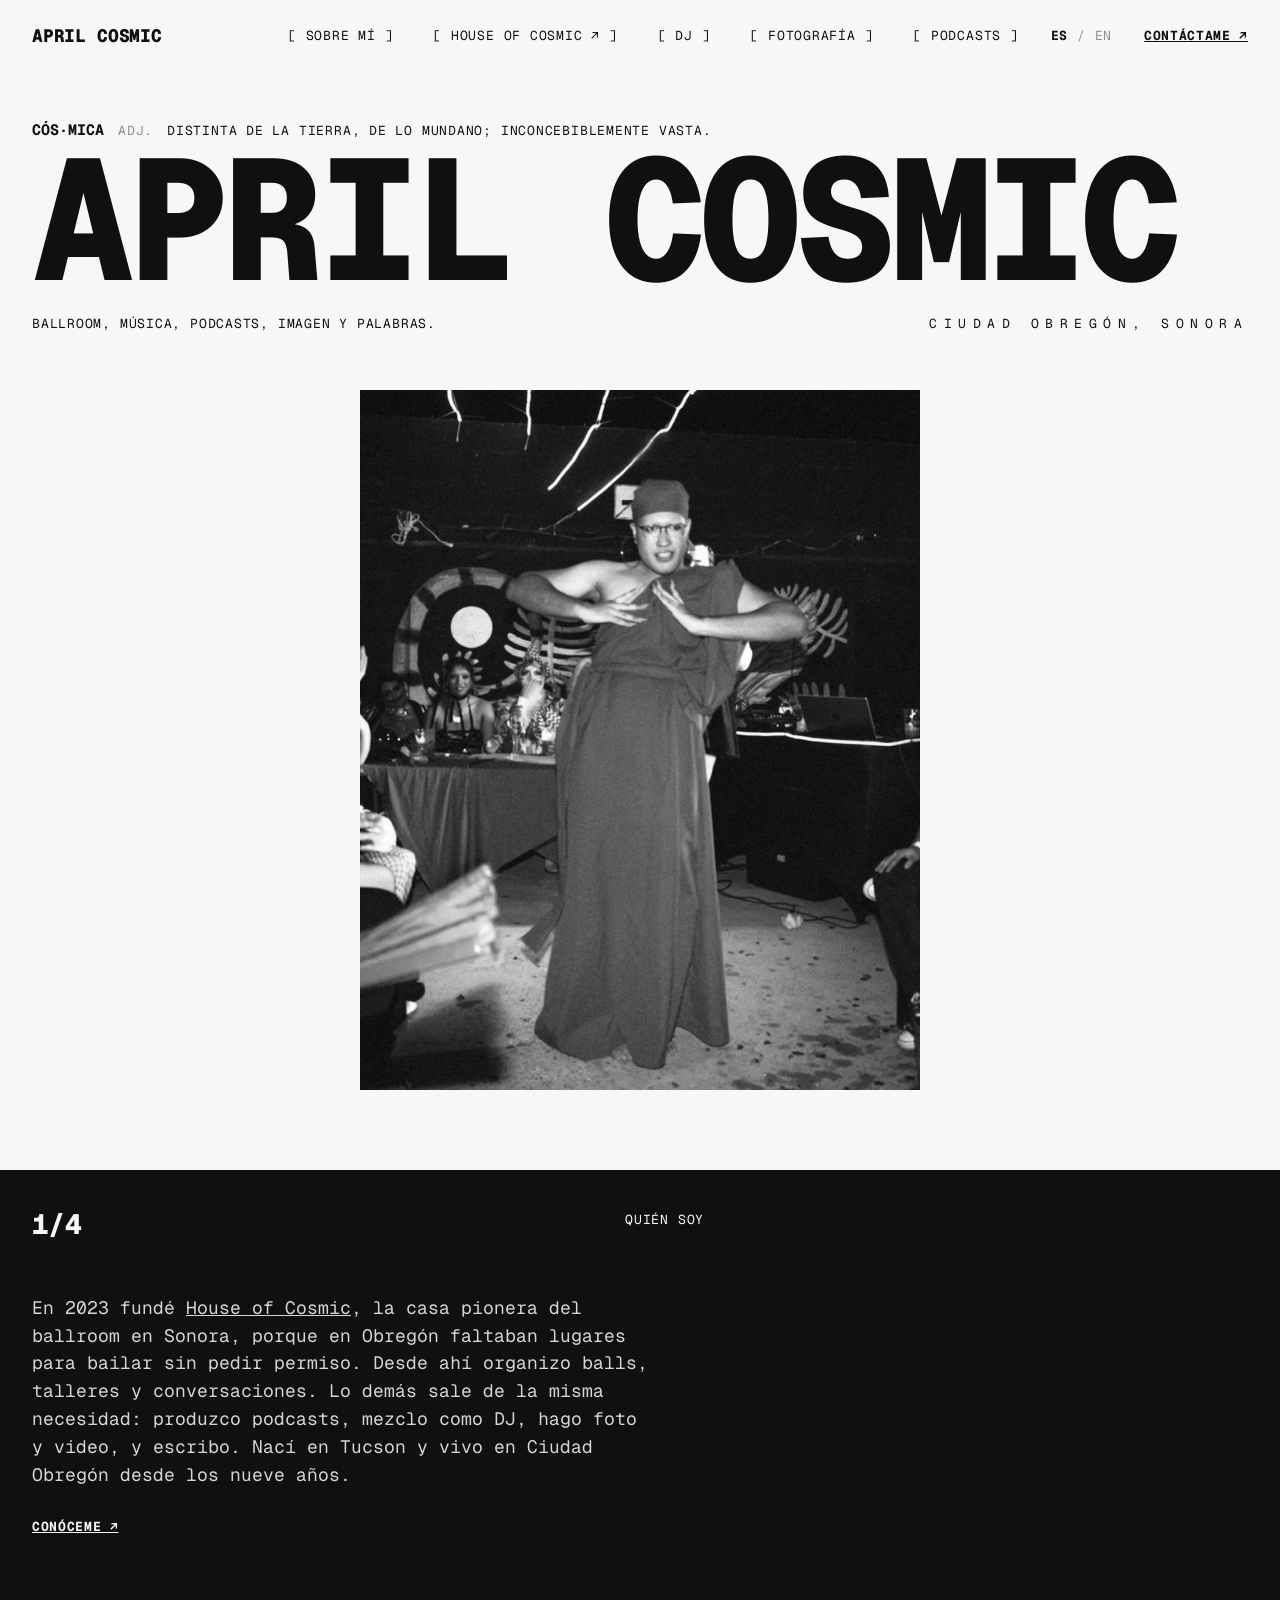
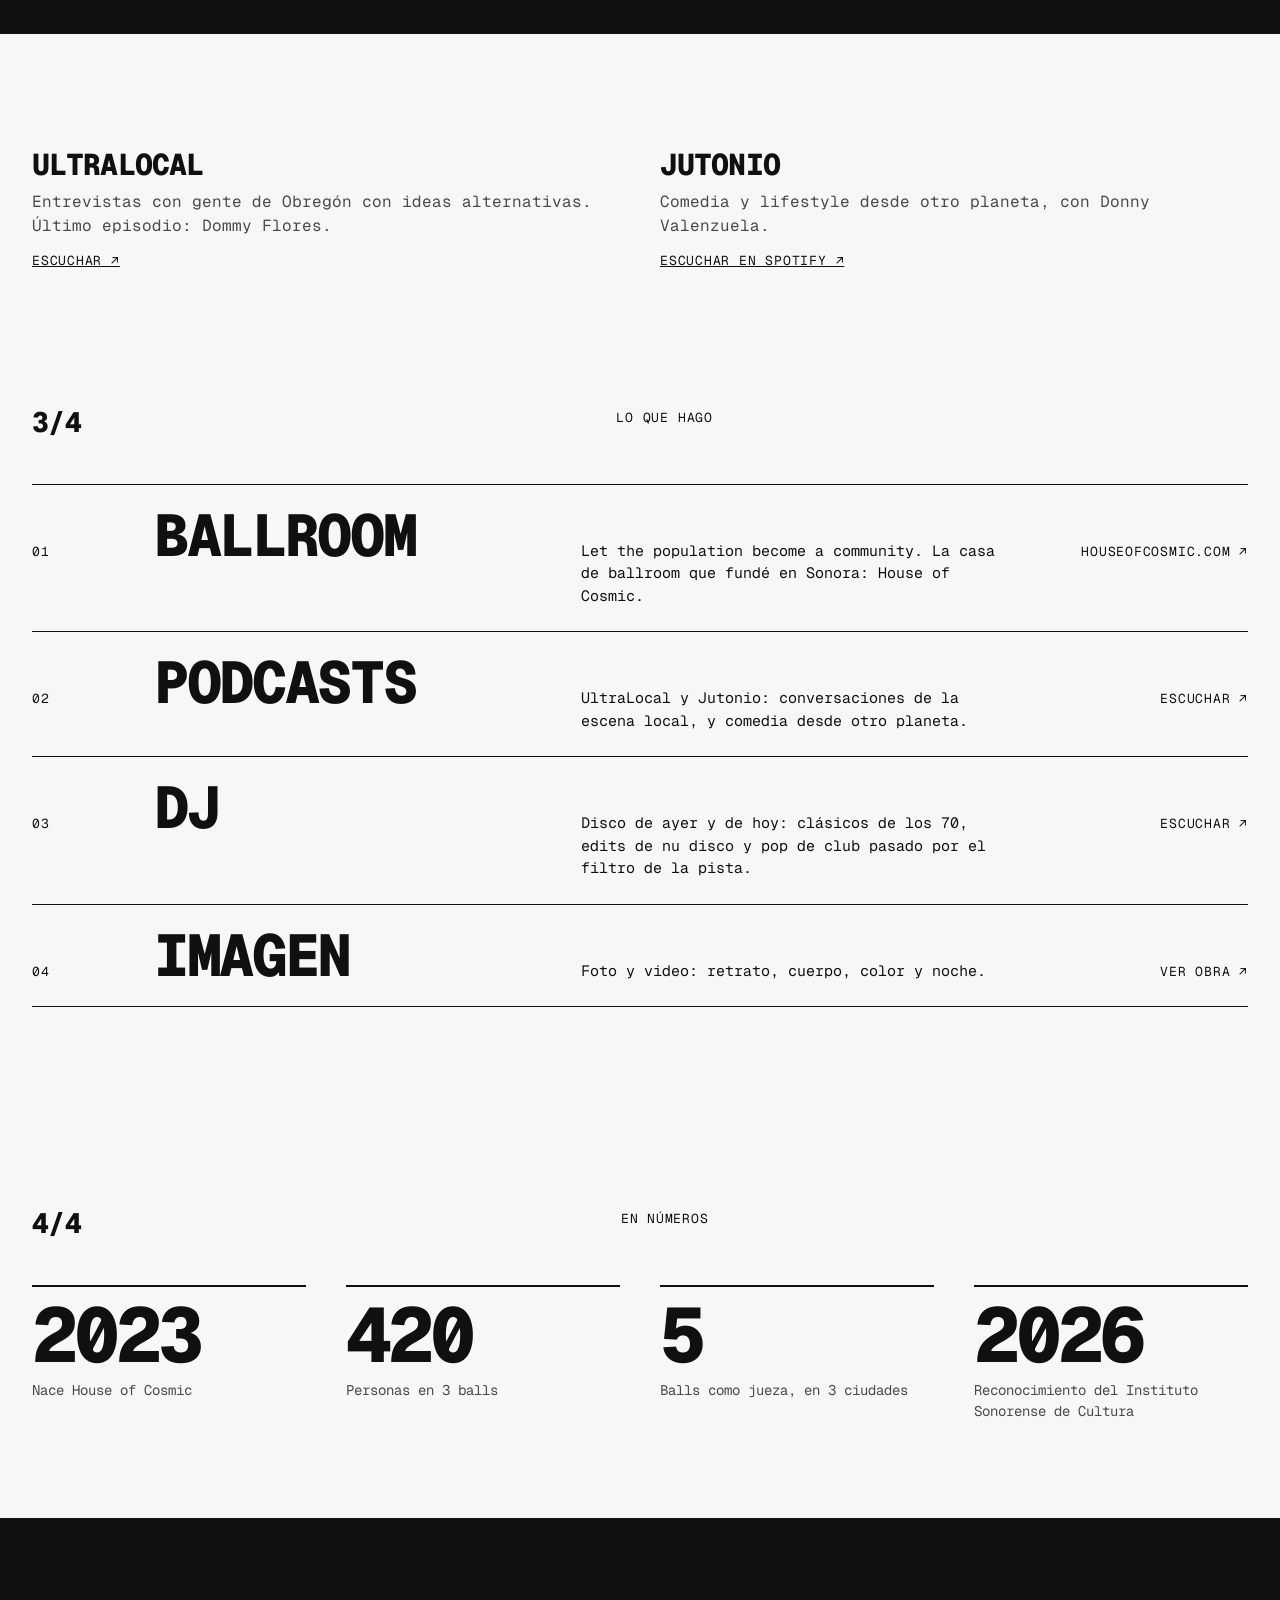
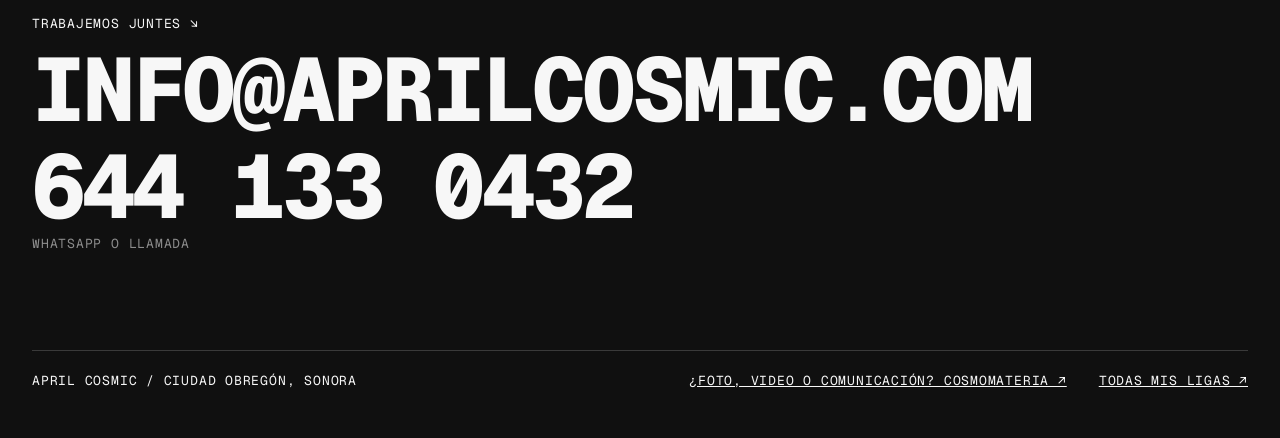
==== commit f76a6e41: "f" ====
--- a/index.html
+++ b/index.html
@@ -14,12 +14,12 @@
 <meta property="og:image" content="https://aprilcosmic.com/assets/img/retrato.jpg">
 <meta property="og:locale" content="es_MX">
 <meta name="theme-color" content="#F7F7F7">
-<link rel="preload" href="assets/fonts/bbmanualmono-original-super.otf" as="font" type="font/otf" crossorigin>
+<link rel="preload" href="assets/fonts/GeistMono-Variable.woff2" as="font" type="font/woff2" crossorigin>
 <link rel="stylesheet" href="assets/css/style.css">
-<link rel="icon" href="favicon.ico" sizes="any">
-<link rel="icon" type="image/png" sizes="32x32" href="favicon-32.png">
-<link rel="icon" type="image/png" sizes="192x192" href="favicon-192.png">
-<link rel="apple-touch-icon" href="apple-touch-icon.png">
+<link rel="icon" href="favicon.ico?v=estrella" sizes="any">
+<link rel="icon" type="image/png" sizes="32x32" href="favicon-32.png?v=estrella">
+<link rel="icon" type="image/png" sizes="192x192" href="favicon-192.png?v=estrella">
+<link rel="apple-touch-icon" href="apple-touch-icon.png?v=estrella">
 </head>
 <body data-base="">
 <header class="cabecera">
@@ -41,23 +41,11 @@
 <section class="portada">
 <div class="definicion revelar"><b>Cós·mica</b><span class="mini gris">adj.</span><span class="mini">Distinta de la tierra, de lo mundano; inconcebiblemente vasta.</span></div>
 <h1 class="gigante"><span class="linea-mascara"><span>April Cosmic</span></span></h1>
-<div class="lema-fila">
-<div data-lineas><p class="grande lema"><span class="linea-mascara"><span>construyendo escena.</span></span></p></div>
-<p class="espaciado ubicacion revelar" data-retraso="2">Ciudad Obregón, Sonora</p>
+<div class="oficios-fila">
+<p class="mini revelar" data-retraso="1">Ballroom, música, podcasts, imagen y palabras.</p>
+<p class="espaciado revelar" data-retraso="2">Ciudad Obregón, Sonora</p>
 </div>
-<p class="mini revelar lema-sub" data-retraso="1">Ballroom, música, podcasts, imagen y palabras.</p>
-<div class="hero-grid">
-<p class="frase-hero revelar" data-retraso="1">En el desierto también pasan cosas grandes. <span class="gris">Casi siempre porque alguien decidió no esperar.</span></p>
-<div>
-<div class="foto vertical cortina"><img src="assets/img/retrato.jpg" alt="April Cosmic en un ball de House of Cosmic, con vestido rojo, frente al público y los jueces" width="1400" height="934"></div>
-<p class="mini pie-foto revelar">Nací en Tucson, crecí en Obregón, y cuento historias a los dos lados de la frontera.</p>
-</div>
-<div class="ahora-hero revelar" data-retraso="2" id="ahora-destacado"></div>
-</div>
-<div class="colabora revelar">
-<p class="mini" style="margin-bottom:4px">Disponible para colaborar ↘</p>
-<a href="mailto:info@aprilcosmic.com">info@aprilcosmic.com</a>
-</div>
+<div class="foto vertical cortina inicio-foto"><img src="assets/img/retrato.jpg" alt="April Cosmic en un ball de House of Cosmic, con vestido rojo, frente al público y los jueces" width="1400" height="934"></div>
 </section>
 
 <section class="seccion oscura">
@@ -80,7 +68,6 @@
 <a class="fila revelar" href="podcasts.html"><span class="mini">02</span><p class="titulo-fila">Podcasts</p><p>UltraLocal y Jutonio: conversaciones de la escena local, y comedia desde otro planeta.</p><span class="ir mini">Escuchar ↗</span></a>
 <a class="fila revelar" href="dj.html#sets"><span class="mini">03</span><p class="titulo-fila">DJ</p><p>Disco de ayer y de hoy: clásicos de los 70, edits de nu disco y pop de club pasado por el filtro de la pista.</p><span class="ir mini">Escuchar ↗</span></a>
 <a class="fila revelar" href="fotografia.html"><span class="mini">04</span><p class="titulo-fila">Imagen</p><p>Foto y video: retrato, cuerpo, color y noche.</p><span class="ir mini">Ver obra ↗</span></a>
-<a class="fila revelar" href="https://www.youtube.com/@AprilCosmic" target="_blank" rel="noopener"><span class="mini">05</span><p class="titulo-fila">Escritura</p><p>Escribir es como lo proceso todo. Mis ensayos en video viven en YouTube; uno llegó a 150 mil vistas en un canal que empezó de cero.</p><span class="ir mini">YouTube ↗</span></a>
 </div>
 <p class="cm-linea revelar">¿Necesitas foto, video o comunicación para tu proyecto? <a href="https://cosmomateria.com" target="_blank" rel="noopener">CosmoMateria ↗</a></p>
 </section>
@@ -102,6 +89,7 @@
 <p class="mini gris revelar" style="margin-top:8px">WhatsApp o llamada</p>
 <div class="pie mini">
 <span>April Cosmic / Ciudad Obregón, Sonora</span>
+<a class="mini" href="https://cosmomateria.com" target="_blank" rel="noopener">¿Foto, video o comunicación? CosmoMateria ↗</a>
 <a class="mini" href="https://linktr.ee/aprilcosmic" target="_blank" rel="noopener">Todas mis ligas ↗</a>
 </div>
 </section>
--- a/assets/css/style.css
+++ b/assets/css/style.css
@@ -1,13 +1,9 @@
 /* ==========================================================
    AprilCosmic.com
-   Tipografía: BB Manual Mono Pro Original
-   (revisar licencia web antes de publicar)
+   Tipografía: Geist Mono (licencia OFL, ver assets/fonts/OFL-GeistMono.txt)
    ========================================================== */
 
-@font-face { font-family: "BB Manual Mono"; src: url("../fonts/bbmanualmono-original-regular.otf") format("opentype"); font-weight: 400; font-display: swap; }
-@font-face { font-family: "BB Manual Mono"; src: url("../fonts/bbmanualmono-original-medium.otf") format("opentype"); font-weight: 500; font-display: swap; }
-@font-face { font-family: "BB Manual Mono"; src: url("../fonts/bbmanualmono-original-bold.otf") format("opentype"); font-weight: 700; font-display: swap; }
-@font-face { font-family: "BB Manual Mono"; src: url("../fonts/bbmanualmono-original-super.otf") format("opentype"); font-weight: 800; font-display: swap; }
+@font-face { font-family: "Geist Mono"; src: url("../fonts/GeistMono-Variable.woff2") format("woff2"); font-weight: 100 900; font-display: swap; }
 
 :root {
   --claro: #F7F7F7;
@@ -27,7 +23,7 @@
   margin: 0;
   background: var(--claro);
   color: var(--tinta);
-  font-family: "BB Manual Mono", ui-monospace, Menlo, monospace;
+  font-family: "Geist Mono", ui-monospace, Menlo, monospace;
   font-size: 16px;
   line-height: 1.5;
   -webkit-font-smoothing: antialiased;
@@ -268,7 +264,7 @@
    ========================================================== */
 
 /* 1. Titulares: cada línea sube desde detrás de una máscara */
-.linea-mascara { display: block; overflow: hidden; padding-bottom: .04em; margin-bottom: -.04em; }
+.linea-mascara { display: block; overflow: hidden; padding: .14em 0 .04em; margin: -.14em 0 -.04em; }
 .linea-mascara > span { display: block; transform: translateY(105%); }
 .listo .linea-mascara > span,
 .visto .linea-mascara > span { transform: none; transition: transform 1.1s var(--ease); }
@@ -363,3 +359,14 @@
 .hechas-lista .track:first-of-type .cancion { font-size: clamp(28px, 3.4vw, 48px); line-height: .9; }
 .version-t { margin: 8px 0 0; text-transform: none; letter-spacing: .03em; }
 .nota-t { margin: 6px 0 0; font-size: 15px; max-width: 52ch; }
+
+/* ---------- Inicio: solo nombre, oficios y foto ---------- */
+.oficios-fila { display: flex; flex-wrap: wrap; justify-content: space-between; align-items: baseline; gap: 12px 32px; margin: 24px 0 56px; }
+.inicio-foto { max-width: 560px; margin: 0 auto; }
+.inicio-solo .pie { border-top-color: var(--linea-clara); }
+
+/* ---------- Fotos: en celular siempre a color (no hay cursor para colorearlas) ---------- */
+@media (hover: none), (pointer: coarse), (max-width: 760px) {
+  .foto img { filter: none; }
+  .foto-gal img { filter: none; }
+}
